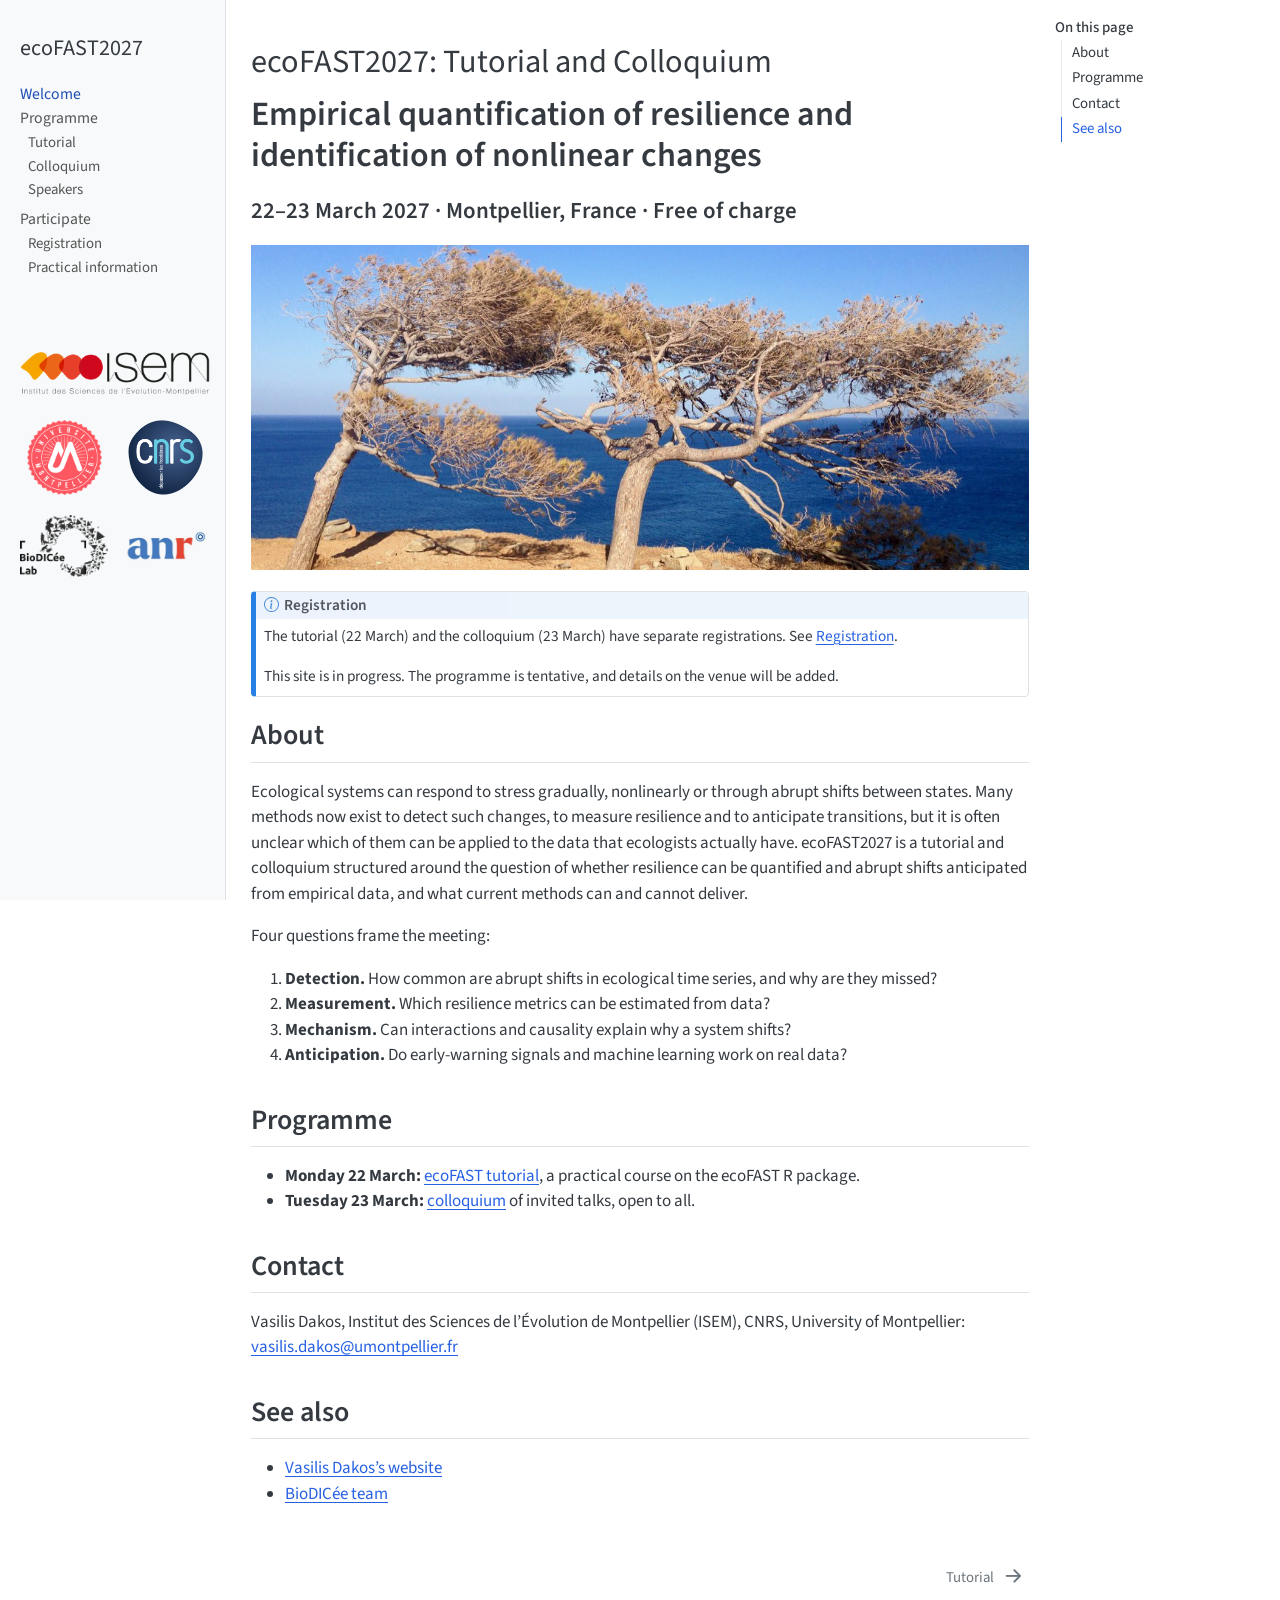
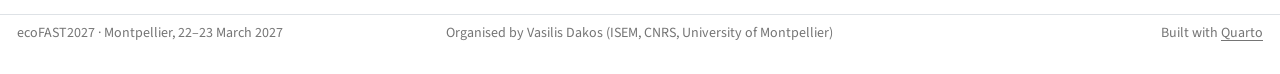
==== docs/index.html @ 91f24868 "Title: Empirical quantification of resilience and identification of nonlinear changes Co-Authored-By" ====
<!DOCTYPE html>
<html xmlns="http://www.w3.org/1999/xhtml" lang="en" xml:lang="en"><head>

<meta charset="utf-8">
<meta name="generator" content="quarto-1.10.18">

<meta name="viewport" content="width=device-width, initial-scale=1.0, user-scalable=yes">


<title>Empirical quantification of resilience and identification of nonlinear changes – ecoFAST2027</title>
<style>
/* Default styles provided by pandoc.
** See https://pandoc.org/MANUAL.html#variables-for-html for config info.
*/
span.smallcaps{font-variant: small-caps;}
div.columns{display: flex; gap: 1.5em;}
div.column{flex: auto;}
@media screen {
div.columns{gap: min(4vw, 1.5em);}
div.column{overflow-x: auto;}
}
div.hanging-indent{margin-left: 1.5em; text-indent: -1.5em;}
ul.task-list{list-style: none;}
ul.task-list li input[type="checkbox"] {
  width: 0.8em;
  margin: 0 0.8em 0.2em -1em; /* quarto-specific, see https://github.com/quarto-dev/quarto-cli/issues/4556 */ 
  vertical-align: middle;
}
</style>


<script src="site_libs/quarto-nav/quarto-nav.js"></script>
<script src="site_libs/quarto-nav/headroom.min.js"></script>
<script src="site_libs/clipboard/clipboard.min.js"></script>
<script src="site_libs/quarto-search/autocomplete.umd.js"></script>
<script src="site_libs/quarto-search/fuse.min.js"></script>
<script src="site_libs/quarto-search/quarto-search.js"></script>
<meta name="quarto:offset" content="./">
<link href="./tutorial.html" rel="next">
<script src="site_libs/quarto-html/quarto.js" type="module"></script>
<script src="site_libs/quarto-html/tabsets/tabsets.js" type="module"></script>
<script src="site_libs/quarto-html/popper.min.js"></script>
<script src="site_libs/quarto-html/tippy.umd.min.js"></script>
<script src="site_libs/quarto-html/anchor.min.js"></script>
<link href="site_libs/quarto-html/tippy.css" rel="stylesheet">
<link href="site_libs/quarto-html/quarto-syntax-highlighting-64a204ab8560d761af7679ceaba22944.css" rel="stylesheet" id="quarto-text-highlighting-styles">
<script src="site_libs/bootstrap/bootstrap.min.js"></script>
<link href="site_libs/bootstrap/bootstrap-icons.css" rel="stylesheet">
<link href="site_libs/bootstrap/bootstrap-2c353fb1ee9795f3e46801e7bd733d82.min.css" rel="stylesheet" append-hash="true" id="quarto-bootstrap" data-mode="light">
<script id="quarto-search-options" type="application/json">{
  "location": "sidebar",
  "copy-button": false,
  "collapse-after": 3,
  "panel-placement": "start",
  "type": "textbox",
  "limit": 50,
  "keyboard-shortcut": [
    "f",
    "/",
    "s"
  ],
  "show-item-context": false,
  "language": {
    "search-no-results-text": "No results",
    "search-matching-documents-text": "matching documents",
    "search-copy-link-title": "Copy link to search",
    "search-hide-matches-text": "Hide additional matches",
    "search-more-match-text": "more match in this document",
    "search-more-matches-text": "more matches in this document",
    "search-clear-button-title": "Clear",
    "search-text-placeholder": "",
    "search-detached-cancel-button-title": "Cancel",
    "search-submit-button-title": "Submit",
    "search-label": "Search"
  }
}</script>


<link rel="stylesheet" href="styles.css">
</head>

<body class="nav-sidebar docked welcome quarto-light">

<div id="quarto-search-results"></div>
  <header id="quarto-header" class="headroom fixed-top">
  <nav class="quarto-secondary-nav">
    <div class="container-fluid d-flex">
      <button type="button" class="quarto-btn-toggle btn" data-bs-toggle="collapse" role="button" data-bs-target=".quarto-sidebar-collapse-item" aria-controls="quarto-sidebar" aria-expanded="false" aria-label="Toggle sidebar navigation" onclick="if (window.quartoToggleHeadroom) { window.quartoToggleHeadroom(); }">
        <i class="bi bi-layout-text-sidebar-reverse"></i>
      </button>
        <nav class="quarto-page-breadcrumbs" aria-label="breadcrumb"><ol class="breadcrumb"><li class="breadcrumb-item"><a href="./index.html">Welcome</a></li></ol></nav>
        <a class="flex-grow-1" role="navigation" data-bs-toggle="collapse" data-bs-target=".quarto-sidebar-collapse-item" aria-controls="quarto-sidebar" aria-expanded="false" aria-label="Toggle sidebar navigation" onclick="if (window.quartoToggleHeadroom) { window.quartoToggleHeadroom(); }">      
        </a>
    </div>
  </nav>
</header>
<!-- content -->
<div id="quarto-content" class="quarto-container page-columns page-rows-contents page-layout-article">
<!-- sidebar -->
  <nav id="quarto-sidebar" class="sidebar collapse collapse-horizontal quarto-sidebar-collapse-item sidebar-navigation docked overflow-auto">
    <div class="pt-lg-2 mt-2 text-left sidebar-header">
    <div class="sidebar-title mb-0 py-0">
      <a href="./">ecoFAST2027</a> 
    </div>
      </div>
    <div class="sidebar-menu-container"> 
    <ul class="list-unstyled mt-1">
        <li class="sidebar-item">
  <div class="sidebar-item-container"> 
  <a href="./index.html" class="sidebar-item-text sidebar-link active">
 <span class="menu-text">Welcome</span></a>
  </div>
</li>
        <li class="sidebar-item sidebar-item-section">
      <div class="sidebar-item-container"> 
            <a class="sidebar-item-text sidebar-link text-start" data-bs-toggle="collapse" data-bs-target="#quarto-sidebar-section-1" role="navigation" aria-expanded="true">
 <span class="menu-text">Programme</span></a>
          <a class="sidebar-item-toggle text-start" data-bs-toggle="collapse" data-bs-target="#quarto-sidebar-section-1" role="navigation" aria-expanded="true" aria-label="Toggle section">
            <i class="bi bi-chevron-right ms-2"></i>
          </a> 
      </div>
      <ul id="quarto-sidebar-section-1" class="collapse list-unstyled sidebar-section depth1 show">  
          <li class="sidebar-item">
  <div class="sidebar-item-container"> 
  <a href="./tutorial.html" class="sidebar-item-text sidebar-link">
 <span class="menu-text">Tutorial</span></a>
  </div>
</li>
          <li class="sidebar-item">
  <div class="sidebar-item-container"> 
  <a href="./colloquium.html" class="sidebar-item-text sidebar-link">
 <span class="menu-text">Colloquium</span></a>
  </div>
</li>
          <li class="sidebar-item">
  <div class="sidebar-item-container"> 
  <a href="./speakers.html" class="sidebar-item-text sidebar-link">
 <span class="menu-text">Speakers</span></a>
  </div>
</li>
      </ul>
  </li>
        <li class="sidebar-item sidebar-item-section">
      <div class="sidebar-item-container"> 
            <a class="sidebar-item-text sidebar-link text-start" data-bs-toggle="collapse" data-bs-target="#quarto-sidebar-section-2" role="navigation" aria-expanded="true">
 <span class="menu-text">Participate</span></a>
          <a class="sidebar-item-toggle text-start" data-bs-toggle="collapse" data-bs-target="#quarto-sidebar-section-2" role="navigation" aria-expanded="true" aria-label="Toggle section">
            <i class="bi bi-chevron-right ms-2"></i>
          </a> 
      </div>
      <ul id="quarto-sidebar-section-2" class="collapse list-unstyled sidebar-section depth1 show">  
          <li class="sidebar-item">
  <div class="sidebar-item-container"> 
  <a href="./registration.html" class="sidebar-item-text sidebar-link">
 <span class="menu-text">Registration</span></a>
  </div>
</li>
          <li class="sidebar-item">
  <div class="sidebar-item-container"> 
  <a href="./practical.html" class="sidebar-item-text sidebar-link">
 <span class="menu-text">Practical information</span></a>
  </div>
</li>
      </ul>
  </li>
    </ul>
    </div>
<div class="quarto-sidebar-footer"><div class="sidebar-footer-item">
<div class="sidebar-logos">
<p><a href="https://isem-evolution.fr/en/"><img src="images/logos/isem.png" alt="ISEM"></a> <a href="https://www.umontpellier.fr/en/"><img src="images/logos/um.png" alt="University of Montpellier"></a> <a href="https://www.cnrs.fr/en"><img src="images/logos/cnrs.png" alt="CNRS"></a> <a href="https://biodicee.edu.umontpellier.fr/"><img src="images/logos/biodicee.png" alt="BioDICée Lab"></a> <a href="https://anr.fr/en/"><img src="images/logos/anr.jpg" alt="ANR"></a></p>
</div>
</div></div></nav>
<div id="quarto-sidebar-glass" class="quarto-sidebar-collapse-item" data-bs-toggle="collapse" data-bs-target=".quarto-sidebar-collapse-item"></div>
<!-- margin-sidebar -->
    <div id="quarto-margin-sidebar" class="sidebar margin-sidebar">
        <nav id="TOC" role="doc-toc" class="toc-active">
    <h2 id="toc-title">On this page</h2>
   
  <ul>
  <li><a href="#about" id="toc-about" class="nav-link active" data-scroll-target="#about">About</a></li>
  <li><a href="#programme" id="toc-programme" class="nav-link" data-scroll-target="#programme">Programme</a></li>
  <li><a href="#contact" id="toc-contact" class="nav-link" data-scroll-target="#contact">Contact</a></li>
  <li><a href="#see-also" id="toc-see-also" class="nav-link" data-scroll-target="#see-also">See also</a></li>
  </ul>
</nav>
    </div>
<!-- main -->
<main class="content" id="quarto-document-content">

<header id="title-block-header" class="quarto-title-block default">
<div class="quarto-title">
<h1 class="title">Empirical quantification of resilience and identification of nonlinear changes</h1>
<p class="subtitle lead">ecoFAST2027: Tutorial and Colloquium</p>
</div>



<div class="quarto-title-meta">

    
  
    
  </div>
  


</header>


<p><span class="meeting-dates">22–23 March 2027 · Montpellier, France · Free of charge</span></p>
<p><img src="images/banner.jpg" class="img-fluid" alt="Two wind-shaped trees on a cliff above the sea"></p>
<div class="callout callout-style-default callout-note callout-titled">
<div class="callout-header d-flex align-content-center">
<div class="callout-icon-container">
<i class="callout-icon"></i>
</div>
<div class="callout-title-container flex-fill">
<span class="screen-reader-only">Note</span>Registration
</div>
</div>
<div class="callout-body-container callout-body">
<p>The tutorial (22 March) and the colloquium (23 March) have separate registrations. See <a href="./registration.html">Registration</a>.</p>
<p>This site is in progress. The programme is tentative, and details on the venue will be added.</p>
</div>
</div>
<section id="about" class="level2">
<h2 class="anchored" data-anchor-id="about">About</h2>
<p>Ecological systems can respond to stress gradually, nonlinearly or through abrupt shifts between states. Many methods now exist to detect such changes, to measure resilience and to anticipate transitions, but it is often unclear which of them can be applied to the data that ecologists actually have. ecoFAST2027 is a tutorial and colloquium structured around the question of whether resilience can be quantified and abrupt shifts anticipated from empirical data, and what current methods can and cannot deliver.</p>
<p>Four questions frame the meeting:</p>
<ol type="1">
<li><strong>Detection.</strong> How common are abrupt shifts in ecological time series, and why are they missed?</li>
<li><strong>Measurement.</strong> Which resilience metrics can be estimated from data?</li>
<li><strong>Mechanism.</strong> Can interactions and causality explain why a system shifts?</li>
<li><strong>Anticipation.</strong> Do early-warning signals and machine learning work on real data?</li>
</ol>
</section>
<section id="programme" class="level2">
<h2 class="anchored" data-anchor-id="programme">Programme</h2>
<ul>
<li><strong>Monday 22 March:</strong> <a href="./tutorial.html">ecoFAST tutorial</a>, a practical course on the ecoFAST R package.</li>
<li><strong>Tuesday 23 March:</strong> <a href="./colloquium.html">colloquium</a> of invited talks, open to all.</li>
</ul>
</section>
<section id="contact" class="level2">
<h2 class="anchored" data-anchor-id="contact">Contact</h2>
<p>Vasilis Dakos, Institut des Sciences de l’Évolution de Montpellier (ISEM), CNRS, University of Montpellier: <a href="mailto:vasilis.dakos@umontpellier.fr">vasilis.dakos@umontpellier.fr</a></p>
</section>
<section id="see-also" class="level2">
<h2 class="anchored" data-anchor-id="see-also">See also</h2>
<ul>
<li><a href="https://www.vasilisdakos.info">Vasilis Dakos’s website</a></li>
<li><a href="https://biodicee.edu.umontpellier.fr/">BioDICée team</a></li>
</ul>


</section>

</main> <!-- /main -->
<script id="quarto-html-after-body" type="application/javascript">
  window.document.addEventListener("DOMContentLoaded", function (event) {
    const icon = "";
    const anchorJS = new window.AnchorJS();
    anchorJS.options = {
      placement: 'right',
      icon: icon
    };
    anchorJS.add('.anchored');
    const isCodeAnnotation = (el) => {
      for (const clz of el.classList) {
        if (clz.startsWith('code-annotation-')) {                     
          return true;
        }
      }
      return false;
    }
    const onCopySuccess = function(e) {
      // button target
      const button = e.trigger;
      // don't keep focus
      button.blur();
      // flash "checked"
      button.classList.add('code-copy-button-checked');
      var currentTitle = button.getAttribute("title");
      button.setAttribute("title", "Copied!");
      let tooltip;
      if (window.bootstrap) {
        button.setAttribute("data-bs-toggle", "tooltip");
        button.setAttribute("data-bs-placement", "left");
        button.setAttribute("data-bs-title", "Copied!");
        tooltip = new bootstrap.Tooltip(button, 
          { trigger: "manual", 
            customClass: "code-copy-button-tooltip",
            offset: [0, -8]});
        tooltip.show();    
      }
      setTimeout(function() {
        if (tooltip) {
          tooltip.hide();
          button.removeAttribute("data-bs-title");
          button.removeAttribute("data-bs-toggle");
          button.removeAttribute("data-bs-placement");
        }
        button.setAttribute("title", currentTitle);
        button.classList.remove('code-copy-button-checked');
      }, 1000);
      // clear code selection
      e.clearSelection();
    }
    const getTextToCopy = function(trigger) {
      const outerScaffold = trigger.parentElement.cloneNode(true);
      const codeEl = outerScaffold.querySelector('code');
      for (const childEl of codeEl.children) {
        if (isCodeAnnotation(childEl)) {
          childEl.remove();
        }
      }
      return codeEl.innerText;
    }
    const clipboard = new window.ClipboardJS('.code-copy-button:not([data-in-quarto-modal])', {
      text: getTextToCopy
    });
    clipboard.on('success', onCopySuccess);
    if (window.document.getElementById('quarto-embedded-source-code-modal')) {
      const clipboardModal = new window.ClipboardJS('.code-copy-button[data-in-quarto-modal]', {
        text: getTextToCopy,
        container: window.document.getElementById('quarto-embedded-source-code-modal')
      });
      clipboardModal.on('success', onCopySuccess);
    }
      var localhostRegex = new RegExp(/^(?:http|https):\/\/localhost\:?[0-9]*\//);
      var mailtoRegex = new RegExp(/^mailto:/);
        var filterRegex = new RegExp("https:\/\/vdakos\.github\.io\/ecoFAST2027\/");
      var isInternal = (href) => {
          return filterRegex.test(href) || localhostRegex.test(href) || mailtoRegex.test(href);
      }
      // Inspect non-navigation links and adorn them if external
     var links = window.document.querySelectorAll('a[href]:not(.nav-link):not(.navbar-brand):not(.toc-action):not(.sidebar-link):not(.sidebar-item-toggle):not(.pagination-link):not(.no-external):not([aria-hidden]):not(.dropdown-item):not(.quarto-navigation-tool):not(.about-link)');
      for (var i=0; i<links.length; i++) {
        const link = links[i];
        if (!isInternal(link.href)) {
          // undo the damage that might have been done by quarto-nav.js in the case of
          // links that we want to consider external
          if (link.dataset.originalHref !== undefined) {
            link.href = link.dataset.originalHref;
          }
        }
      }
    function tippyHover(el, contentFn, onTriggerFn, onUntriggerFn) {
      const config = {
        allowHTML: true,
        maxWidth: 500,
        delay: 100,
        arrow: false,
        appendTo: function(el) {
            return el.parentElement;
        },
        interactive: true,
        interactiveBorder: 10,
        theme: 'quarto',
        placement: 'bottom-start',
      };
      if (contentFn) {
        config.content = contentFn;
      }
      if (onTriggerFn) {
        config.onTrigger = onTriggerFn;
      }
      if (onUntriggerFn) {
        config.onUntrigger = onUntriggerFn;
      }
      window.tippy(el, config); 
    }
    const noterefs = window.document.querySelectorAll('a[role="doc-noteref"]');
    for (var i=0; i<noterefs.length; i++) {
      const ref = noterefs[i];
      tippyHover(ref, function() {
        // use id or data attribute instead here
        let href = ref.getAttribute('data-footnote-href') || ref.getAttribute('href');
        try { href = new URL(href).hash; } catch {}
        const id = href.replace(/^#\/?/, "");
        const note = window.document.getElementById(id);
        if (note) {
          return note.innerHTML;
        } else {
          return "";
        }
      });
    }
    const xrefs = window.document.querySelectorAll('a.quarto-xref');
    const processXRef = (id, note) => {
      // Strip column container classes
      const stripColumnClz = (el) => {
        el.classList.remove("page-full", "page-columns");
        if (el.children) {
          for (const child of el.children) {
            stripColumnClz(child);
          }
        }
      }
      stripColumnClz(note)
      if (id === null || id.startsWith('sec-')) {
        // Special case sections, only their first couple elements
        const container = document.createElement("div");
        if (note.children && note.children.length > 2) {
          container.appendChild(note.children[0].cloneNode(true));
          for (let i = 1; i < note.children.length; i++) {
            const child = note.children[i];
            if (child.tagName === "P" && child.innerText === "") {
              continue;
            } else {
              container.appendChild(child.cloneNode(true));
              break;
            }
          }
          if (window.Quarto?.typesetMath) {
            window.Quarto.typesetMath(container);
          }
          return container.innerHTML
        } else {
          if (window.Quarto?.typesetMath) {
            window.Quarto.typesetMath(note);
          }
          return note.innerHTML;
        }
      } else {
        // Remove any anchor links if they are present
        const anchorLink = note.querySelector('a.anchorjs-link');
        if (anchorLink) {
          anchorLink.remove();
        }
        if (window.Quarto?.typesetMath) {
          window.Quarto.typesetMath(note);
        }
        if (note.classList.contains("callout")) {
          return note.outerHTML;
        } else {
          return note.innerHTML;
        }
      }
    }
    for (var i=0; i<xrefs.length; i++) {
      const xref = xrefs[i];
      tippyHover(xref, undefined, function(instance) {
        instance.disable();
        let url = xref.getAttribute('href');
        let hash = undefined; 
        if (url.startsWith('#')) {
          hash = url;
        } else {
          try { hash = new URL(url).hash; } catch {}
        }
        if (hash) {
          const id = hash.replace(/^#\/?/, "");
          const note = window.document.getElementById(id);
          if (note !== null) {
            try {
              const html = processXRef(id, note.cloneNode(true));
              instance.setContent(html);
            } finally {
              instance.enable();
              instance.show();
            }
          } else {
            // See if we can fetch this
            fetch(url.split('#')[0])
            .then(res => res.text())
            .then(html => {
              const parser = new DOMParser();
              const htmlDoc = parser.parseFromString(html, "text/html");
              const note = htmlDoc.getElementById(id);
              if (note !== null) {
                const html = processXRef(id, note);
                instance.setContent(html);
              } 
            }).finally(() => {
              instance.enable();
              instance.show();
            });
          }
        } else {
          // See if we can fetch a full url (with no hash to target)
          // This is a special case and we should probably do some content thinning / targeting
          fetch(url)
          .then(res => res.text())
          .then(html => {
            const parser = new DOMParser();
            const htmlDoc = parser.parseFromString(html, "text/html");
            const note = htmlDoc.querySelector('main.content');
            if (note !== null) {
              // This should only happen for chapter cross references
              // (since there is no id in the URL)
              // remove the first header
              if (note.children.length > 0 && note.children[0].tagName === "HEADER") {
                note.children[0].remove();
              }
              const html = processXRef(null, note);
              instance.setContent(html);
            } 
          }).finally(() => {
            instance.enable();
            instance.show();
          });
        }
      }, function(instance) {
      });
    }
        let selectedAnnoteEl;
        const selectorForAnnotation = ( cell, annotation) => {
          let cellAttr = 'data-code-cell="' + cell + '"';
          let lineAttr = 'data-code-annotation="' +  annotation + '"';
          const selector = 'span[' + cellAttr + '][' + lineAttr + ']';
          return selector;
        }
        const selectCodeLines = (annoteEl) => {
          const doc = window.document;
          const targetCell = annoteEl.getAttribute("data-target-cell");
          const targetAnnotation = annoteEl.getAttribute("data-target-annotation");
          const annoteSpan = window.document.querySelector(selectorForAnnotation(targetCell, targetAnnotation));
          const lines = annoteSpan.getAttribute("data-code-lines").split(",");
          const lineIds = lines.map((line) => {
            return targetCell + "-" + line;
          })
          let top = null;
          let height = null;
          let parent = null;
          if (lineIds.length > 0) {
              //compute the position of the single el (top and bottom and make a div)
              const el = window.document.getElementById(lineIds[0]);
              top = el.offsetTop;
              height = el.offsetHeight;
              parent = el.parentElement.parentElement;
            if (lineIds.length > 1) {
              const lastEl = window.document.getElementById(lineIds[lineIds.length - 1]);
              const bottom = lastEl.offsetTop + lastEl.offsetHeight;
              height = bottom - top;
            }
            if (top !== null && height !== null && parent !== null) {
              // cook up a div (if necessary) and position it 
              let div = window.document.getElementById("code-annotation-line-highlight");
              if (div === null) {
                div = window.document.createElement("div");
                div.setAttribute("id", "code-annotation-line-highlight");
                div.style.position = 'absolute';
                parent.appendChild(div);
              }
              div.style.top = top - 2 + "px";
              div.style.height = height + 4 + "px";
              div.style.left = 0;
              let gutterDiv = window.document.getElementById("code-annotation-line-highlight-gutter");
              if (gutterDiv === null) {
                gutterDiv = window.document.createElement("div");
                gutterDiv.setAttribute("id", "code-annotation-line-highlight-gutter");
                gutterDiv.style.position = 'absolute';
                const codeCell = window.document.getElementById(targetCell);
                const gutter = codeCell.querySelector('.code-annotation-gutter');
                gutter.appendChild(gutterDiv);
              }
              gutterDiv.style.top = top - 2 + "px";
              gutterDiv.style.height = height + 4 + "px";
            }
            selectedAnnoteEl = annoteEl;
          }
        };
        const unselectCodeLines = () => {
          const elementsIds = ["code-annotation-line-highlight", "code-annotation-line-highlight-gutter"];
          elementsIds.forEach((elId) => {
            const div = window.document.getElementById(elId);
            if (div) {
              div.remove();
            }
          });
          selectedAnnoteEl = undefined;
        };
          // Handle positioning of the toggle
      window.addEventListener(
        "resize",
        throttle(() => {
          elRect = undefined;
          if (selectedAnnoteEl) {
            selectCodeLines(selectedAnnoteEl);
          }
        }, 10)
      );
      function throttle(fn, ms) {
      let throttle = false;
      let timer;
        return (...args) => {
          if(!throttle) { // first call gets through
              fn.apply(this, args);
              throttle = true;
          } else { // all the others get throttled
              if(timer) clearTimeout(timer); // cancel #2
              timer = setTimeout(() => {
                fn.apply(this, args);
                timer = throttle = false;
              }, ms);
          }
        };
      }
        // Attach click handler to the DT
        const annoteDls = window.document.querySelectorAll('dt[data-target-cell]');
        for (const annoteDlNode of annoteDls) {
          annoteDlNode.addEventListener('click', (event) => {
            const clickedEl = event.target;
            if (clickedEl !== selectedAnnoteEl) {
              unselectCodeLines();
              const activeEl = window.document.querySelector('dt[data-target-cell].code-annotation-active');
              if (activeEl) {
                activeEl.classList.remove('code-annotation-active');
              }
              selectCodeLines(clickedEl);
              clickedEl.classList.add('code-annotation-active');
            } else {
              // Unselect the line
              unselectCodeLines();
              clickedEl.classList.remove('code-annotation-active');
            }
          });
        }
    const findCites = (el) => {
      const parentEl = el.parentElement;
      if (parentEl) {
        const cites = parentEl.dataset.cites;
        if (cites) {
          return {
            el,
            cites: cites.split(' ')
          };
        } else {
          return findCites(el.parentElement)
        }
      } else {
        return undefined;
      }
    };
    var bibliorefs = window.document.querySelectorAll('a[role="doc-biblioref"]');
    for (var i=0; i<bibliorefs.length; i++) {
      const ref = bibliorefs[i];
      const citeInfo = findCites(ref);
      if (citeInfo) {
        tippyHover(citeInfo.el, function() {
          var popup = window.document.createElement('div');
          citeInfo.cites.forEach(function(cite) {
            var citeDiv = window.document.createElement('div');
            citeDiv.classList.add('hanging-indent');
            citeDiv.classList.add('csl-entry');
            var biblioDiv = window.document.getElementById('ref-' + cite);
            if (biblioDiv) {
              citeDiv.innerHTML = biblioDiv.innerHTML;
            }
            popup.appendChild(citeDiv);
          });
          return popup.innerHTML;
        });
      }
    }
  });
  </script>
<nav class="page-navigation">
  <div class="nav-page nav-page-previous">
  </div>
  <div class="nav-page nav-page-next">
      <a href="./tutorial.html" class="pagination-link" aria-label="Tutorial">
        <span class="nav-page-text">Tutorial</span> <i class="bi bi-arrow-right-short"></i>
      </a>
  </div>
</nav>
</div> <!-- /content -->
<footer class="footer">
  <div class="nav-footer">
    <div class="nav-footer-left">
<p>ecoFAST2027 · Montpellier, 22–23 March 2027</p>
</div>   
    <div class="nav-footer-center">
<p>Organised by Vasilis Dakos (ISEM, CNRS, University of Montpellier)</p>
</div>
    <div class="nav-footer-right">
<p>Built with <a href="https://quarto.org/">Quarto</a></p>
</div>
  </div>
</footer>




</body></html>
---- docs/site_libs/quarto-html/tippy.css ----
.tippy-box[data-animation=fade][data-state=hidden]{opacity:0}[data-tippy-root]{max-width:calc(100vw - 10px)}.tippy-box{position:relative;background-color:#333;color:#fff;border-radius:4px;font-size:14px;line-height:1.4;white-space:normal;outline:0;transition-property:transform,visibility,opacity}.tippy-box[data-placement^=top]>.tippy-arrow{bottom:0}.tippy-box[data-placement^=top]>.tippy-arrow:before{bottom:-7px;left:0;border-width:8px 8px 0;border-top-color:initial;transform-origin:center top}.tippy-box[data-placement^=bottom]>.tippy-arrow{top:0}.tippy-box[data-placement^=bottom]>.tippy-arrow:before{top:-7px;left:0;border-width:0 8px 8px;border-bottom-color:initial;transform-origin:center bottom}.tippy-box[data-placement^=left]>.tippy-arrow{right:0}.tippy-box[data-placement^=left]>.tippy-arrow:before{border-width:8px 0 8px 8px;border-left-color:initial;right:-7px;transform-origin:center left}.tippy-box[data-placement^=right]>.tippy-arrow{left:0}.tippy-box[data-placement^=right]>.tippy-arrow:before{left:-7px;border-width:8px 8px 8px 0;border-right-color:initial;transform-origin:center right}.tippy-box[data-inertia][data-state=visible]{transition-timing-function:cubic-bezier(.54,1.5,.38,1.11)}.tippy-arrow{width:16px;height:16px;color:#333}.tippy-arrow:before{content:"";position:absolute;border-color:transparent;border-style:solid}.tippy-content{position:relative;padding:5px 9px;z-index:1}
---- docs/site_libs/quarto-html/quarto-syntax-highlighting-64a204ab8560d761af7679ceaba22944.css ----
/* quarto syntax highlight colors */
:root {
  --quarto-hl-ot-color: #003B4F;
  --quarto-hl-at-color: #657422;
  --quarto-hl-ss-color: #20794D;
  --quarto-hl-an-color: #5E5E5E;
  --quarto-hl-fu-color: #4758AB;
  --quarto-hl-st-color: #20794D;
  --quarto-hl-cf-color: #003B4F;
  --quarto-hl-op-color: #5E5E5E;
  --quarto-hl-er-color: #AD0000;
  --quarto-hl-bn-color: #AD0000;
  --quarto-hl-al-color: #AD0000;
  --quarto-hl-va-color: #111111;
  --quarto-hl-bu-color: inherit;
  --quarto-hl-ex-color: inherit;
  --quarto-hl-pp-color: #AD0000;
  --quarto-hl-in-color: #5E5E5E;
  --quarto-hl-vs-color: #20794D;
  --quarto-hl-wa-color: #5E5E5E;
  --quarto-hl-do-color: #5E5E5E;
  --quarto-hl-im-color: #00769E;
  --quarto-hl-ch-color: #20794D;
  --quarto-hl-dt-color: #AD0000;
  --quarto-hl-fl-color: #AD0000;
  --quarto-hl-co-color: #5E5E5E;
  --quarto-hl-cv-color: #5E5E5E;
  --quarto-hl-cn-color: #8f5902;
  --quarto-hl-sc-color: #5E5E5E;
  --quarto-hl-dv-color: #AD0000;
  --quarto-hl-kw-color: #003B4F;
}

/* other quarto variables */
:root {
  --quarto-font-monospace: SFMono-Regular, Menlo, Monaco, Consolas, "Liberation Mono", "Courier New", monospace;
}

/* syntax highlight based on Pandoc's rules */
pre > code.sourceCode > span {
  color: #003B4F;
}

code.sourceCode > span {
  color: #003B4F;
}

div.sourceCode,
div.sourceCode pre.sourceCode {
  color: #003B4F;
}

/* Normal */
code span {
  color: #003B4F;
}

/* Alert */
code span.al {
  color: #AD0000;
  font-style: inherit;
}

/* Annotation */
code span.an {
  color: #5E5E5E;
  font-style: inherit;
}

/* Attribute */
code span.at {
  color: #657422;
  font-style: inherit;
}

/* BaseN */
code span.bn {
  color: #AD0000;
  font-style: inherit;
}

/* BuiltIn */
code span.bu {
  font-style: inherit;
}

/* ControlFlow */
code span.cf {
  color: #003B4F;
  font-weight: bold;
  font-style: inherit;
}

/* Char */
code span.ch {
  color: #20794D;
  font-style: inherit;
}

/* Constant */
code span.cn {
  color: #8f5902;
  font-style: inherit;
}

/* Comment */
code span.co {
  color: #5E5E5E;
  font-style: inherit;
}

/* CommentVar */
code span.cv {
  color: #5E5E5E;
  font-style: italic;
}

/* Documentation */
code span.do {
  color: #5E5E5E;
  font-style: italic;
}

/* DataType */
code span.dt {
  color: #AD0000;
  font-style: inherit;
}

/* DecVal */
code span.dv {
  color: #AD0000;
  font-style: inherit;
}

/* Error */
code span.er {
  color: #AD0000;
  font-style: inherit;
}

/* Extension */
code span.ex {
  font-style: inherit;
}

/* Float */
code span.fl {
  color: #AD0000;
  font-style: inherit;
}

/* Function */
code span.fu {
  color: #4758AB;
  font-style: inherit;
}

/* Import */
code span.im {
  color: #00769E;
  font-style: inherit;
}

/* Information */
code span.in {
  color: #5E5E5E;
  font-style: inherit;
}

/* Keyword */
code span.kw {
  color: #003B4F;
  font-weight: bold;
  font-style: inherit;
}

/* Operator */
code span.op {
  color: #5E5E5E;
  font-style: inherit;
}

/* Other */
code span.ot {
  color: #003B4F;
  font-style: inherit;
}

/* Preprocessor */
code span.pp {
  color: #AD0000;
  font-style: inherit;
}

/* SpecialChar */
code span.sc {
  color: #5E5E5E;
  font-style: inherit;
}

/* SpecialString */
code span.ss {
  color: #20794D;
  font-style: inherit;
}

/* String */
code span.st {
  color: #20794D;
  font-style: inherit;
}

/* Variable */
code span.va {
  color: #111111;
  font-style: inherit;
}

/* VerbatimString */
code span.vs {
  color: #20794D;
  font-style: inherit;
}

/* Warning */
code span.wa {
  color: #5E5E5E;
  font-style: italic;
}

.prevent-inlining {
  content: "</";
}

/*# sourceMappingURL=9d8d5bb603a83b8298b89080a598c93b.css.map */
---- docs/styles.css ----
/* ecoFAST 2027 site */

/* the short name under the title */
.quarto-title .subtitle { font-size: 1.9rem; font-weight: 400; }

/* Welcome page: the short name above the full title (same fonts, order only) */
body.welcome .quarto-title { display: flex; flex-direction: column; }
body.welcome .quarto-title .subtitle { order: -1; margin-bottom: 0.5rem; }

/* dates line above the banner */
.meeting-dates {
  display: block;
  font-size: 1.35rem;
  font-weight: 600;
  margin: 0.5rem 0 1rem 0;
}

/* partner logos at the bottom of the left sidebar (Quarto wraps them in a <p>) */
.sidebar-logos p { display: grid; grid-template-columns: 1fr 1fr; gap: 1.2rem 0.8rem;
  align-items: center; justify-items: center; margin: 2rem 0 1rem 0; }
.sidebar-logos img { max-width: 100%; height: auto; }
.sidebar-logos img[alt="ISEM"] { width: 190px; }
.sidebar-logos img[alt="University of Montpellier"], .sidebar-logos img[alt="CNRS"] { width: 75px; }
.sidebar-logos img[alt="BioDICée Lab"] { width: 95px; }
/* ANR initials logo (the version the ANR charter gives for partners); multiply hides its white background */
.sidebar-logos img[alt="ANR"] { width: 80px; mix-blend-mode: multiply; }
.sidebar-logos a:first-child { grid-column: 1 / -1; }

/* sidebar sections always expanded: no collapse arrows */
.sidebar-item-toggle { display: none; }
.sidebar-item-section > .sidebar-item-container > a[data-bs-toggle="collapse"] { pointer-events: none; }
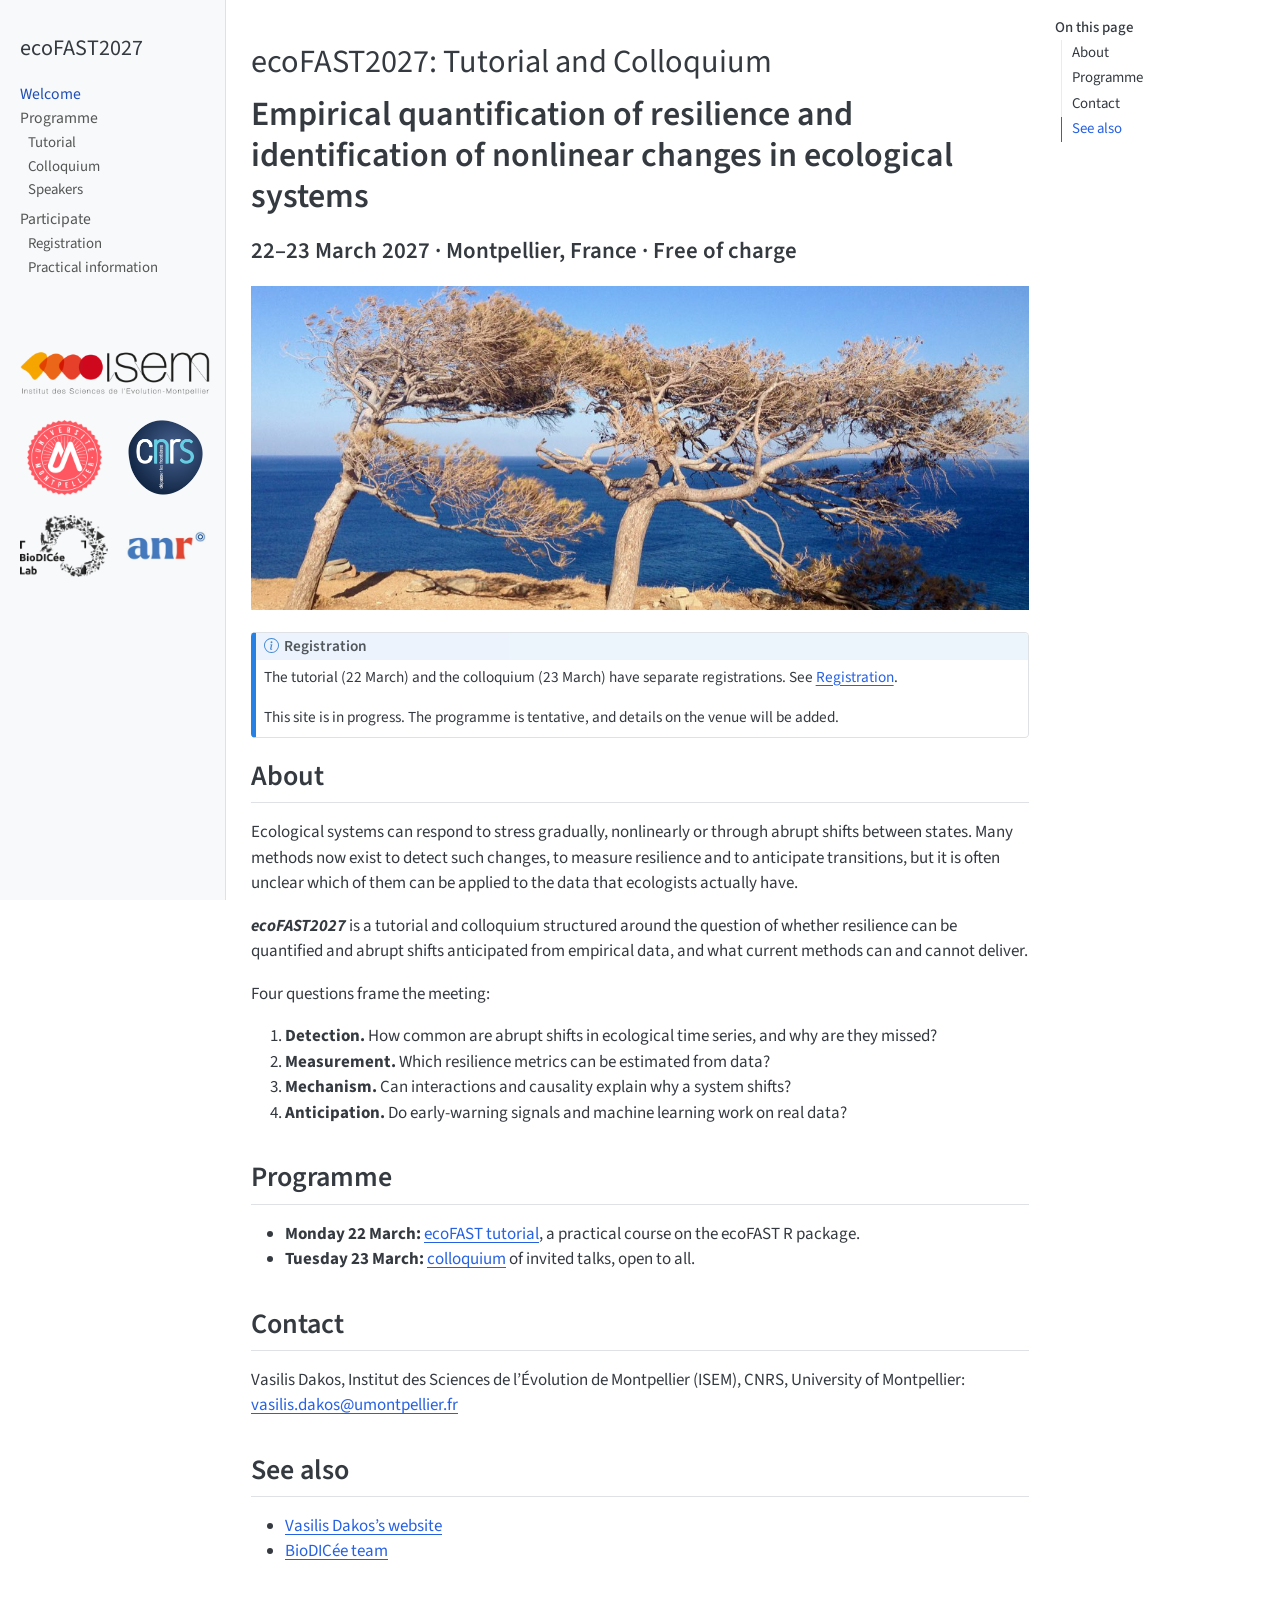
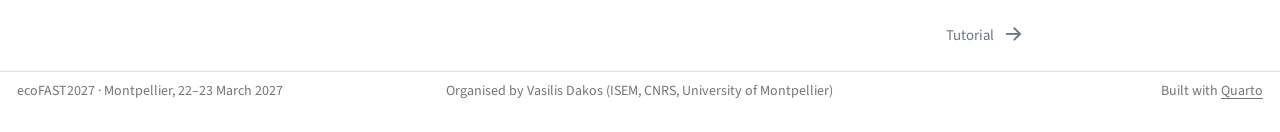
==== commit f8e0733d: "Title ends 'in ecological systems' again; About: ecoFAST2027 starts a new paragraph, in bold italics" ====
--- a/docs/index.html
+++ b/docs/index.html
@@ -7,7 +7,7 @@
 <meta name="viewport" content="width=device-width, initial-scale=1.0, user-scalable=yes">
 
 
-<title>Empirical quantification of resilience and identification of nonlinear changes – ecoFAST2027</title>
+<title>Empirical quantification of resilience and identification of nonlinear changes in ecological systems – ecoFAST2027</title>
 <style>
 /* Default styles provided by pandoc.
 ** See https://pandoc.org/MANUAL.html#variables-for-html for config info.
@@ -189,7 +189,7 @@
 
 <header id="title-block-header" class="quarto-title-block default">
 <div class="quarto-title">
-<h1 class="title">Empirical quantification of resilience and identification of nonlinear changes</h1>
+<h1 class="title">Empirical quantification of resilience and identification of nonlinear changes in ecological systems</h1>
 <p class="subtitle lead">ecoFAST2027: Tutorial and Colloquium</p>
 </div>
 
@@ -225,7 +225,8 @@
 </div>
 <section id="about" class="level2">
 <h2 class="anchored" data-anchor-id="about">About</h2>
-<p>Ecological systems can respond to stress gradually, nonlinearly or through abrupt shifts between states. Many methods now exist to detect such changes, to measure resilience and to anticipate transitions, but it is often unclear which of them can be applied to the data that ecologists actually have. ecoFAST2027 is a tutorial and colloquium structured around the question of whether resilience can be quantified and abrupt shifts anticipated from empirical data, and what current methods can and cannot deliver.</p>
+<p>Ecological systems can respond to stress gradually, nonlinearly or through abrupt shifts between states. Many methods now exist to detect such changes, to measure resilience and to anticipate transitions, but it is often unclear which of them can be applied to the data that ecologists actually have.</p>
+<p><strong><em>ecoFAST2027</em></strong> is a tutorial and colloquium structured around the question of whether resilience can be quantified and abrupt shifts anticipated from empirical data, and what current methods can and cannot deliver.</p>
 <p>Four questions frame the meeting:</p>
 <ol type="1">
 <li><strong>Detection.</strong> How common are abrupt shifts in ecological time series, and why are they missed?</li>
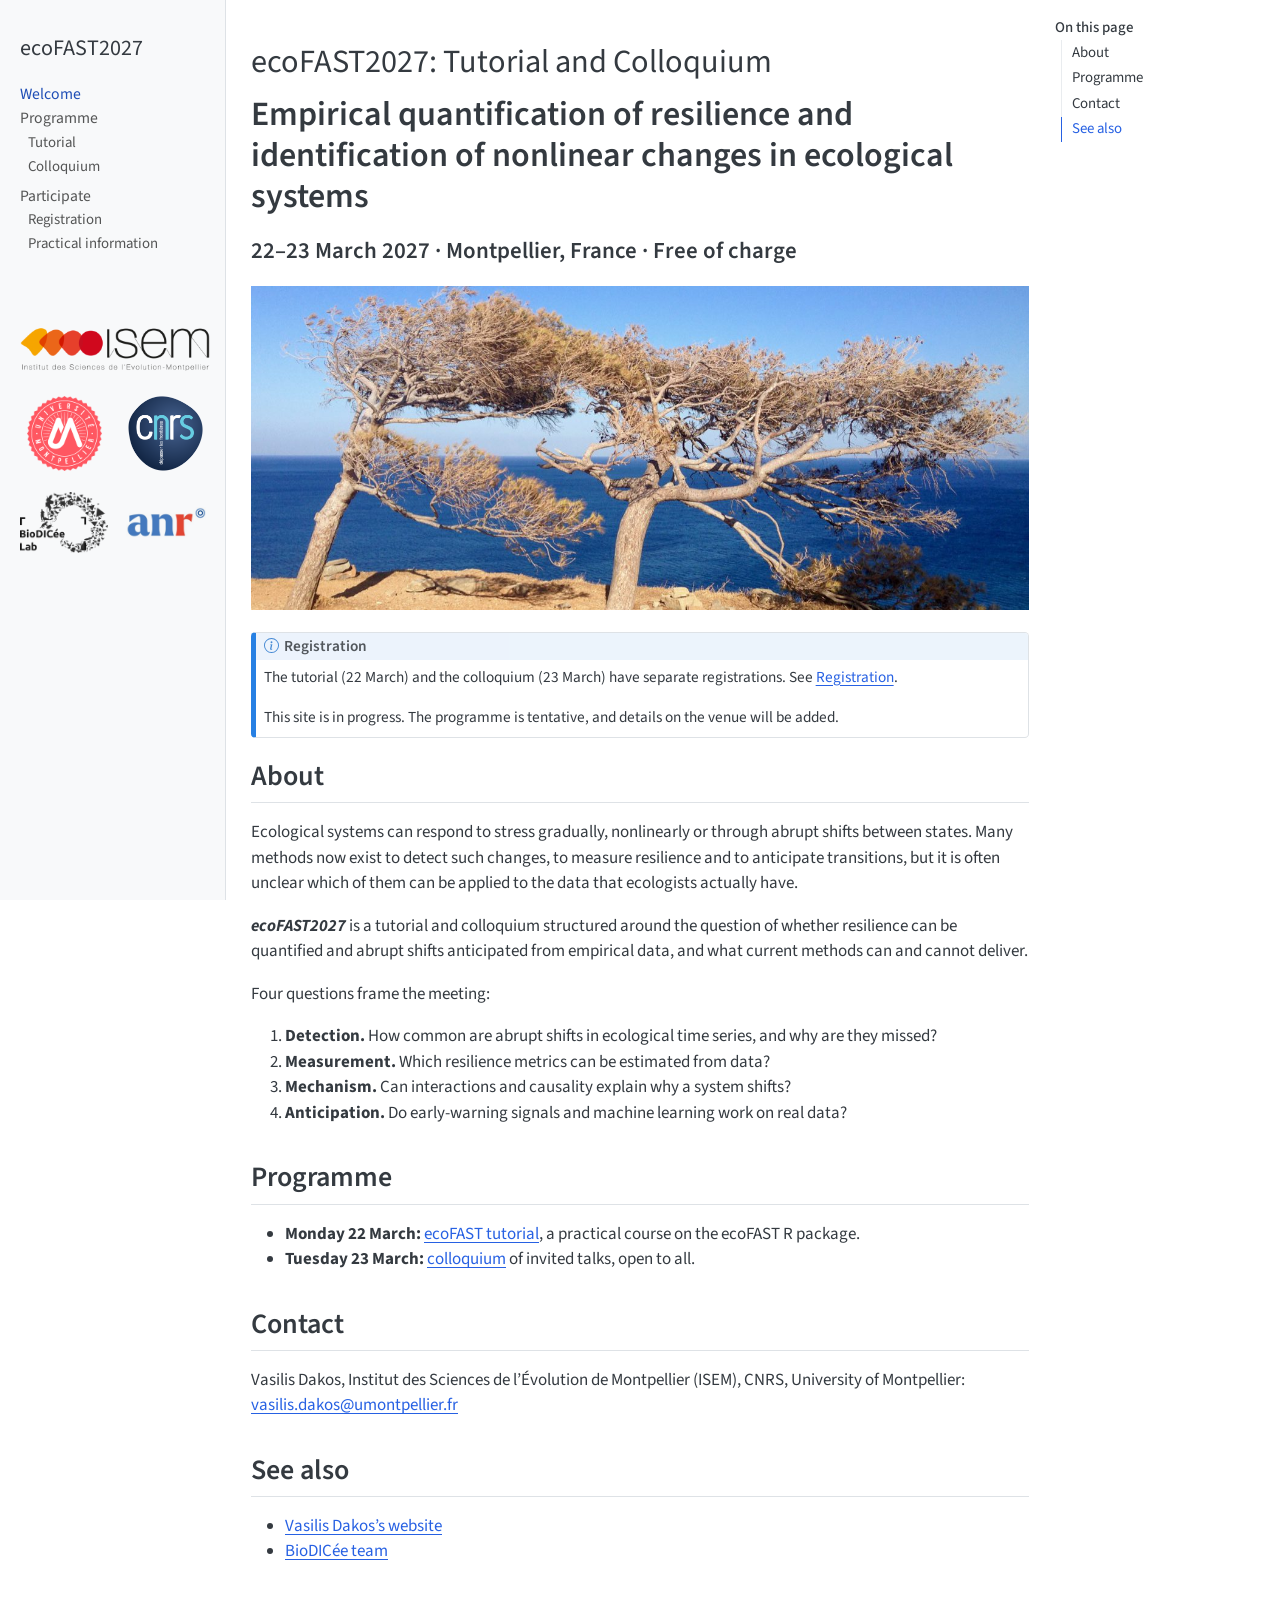
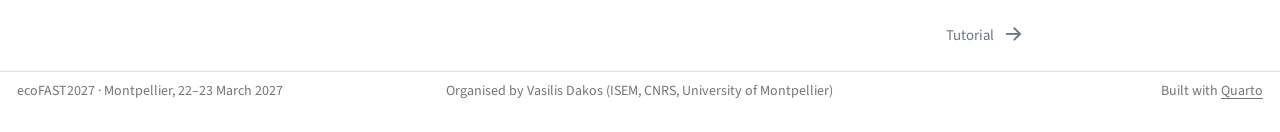
==== commit 6cfabdb7: "Speakers page removed; colloquium page lists them under Invited speakers Co-Authored-By: Claude Opus" ====
--- a/docs/index.html
+++ b/docs/index.html
@@ -130,12 +130,6 @@
   <div class="sidebar-item-container"> 
   <a href="./colloquium.html" class="sidebar-item-text sidebar-link">
  <span class="menu-text">Colloquium</span></a>
-  </div>
-</li>
-          <li class="sidebar-item">
-  <div class="sidebar-item-container"> 
-  <a href="./speakers.html" class="sidebar-item-text sidebar-link">
- <span class="menu-text">Speakers</span></a>
   </div>
 </li>
       </ul>
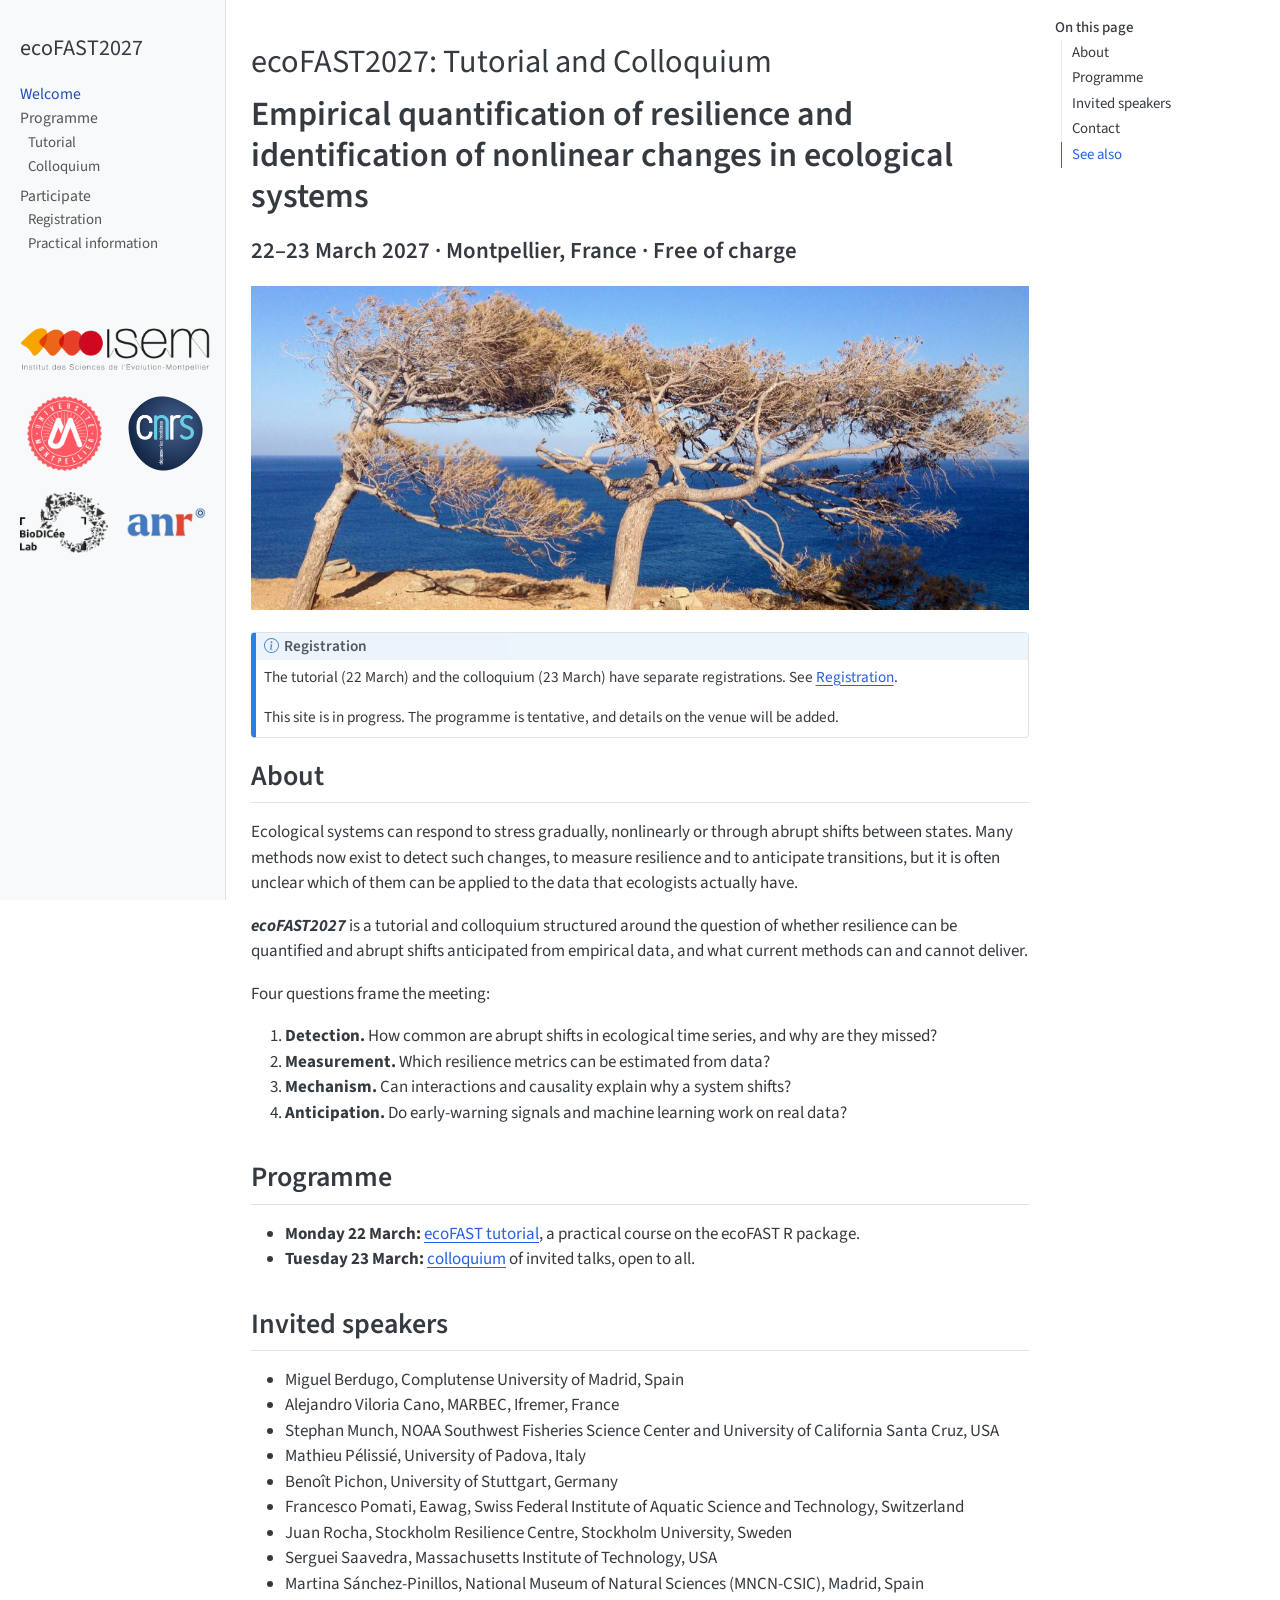
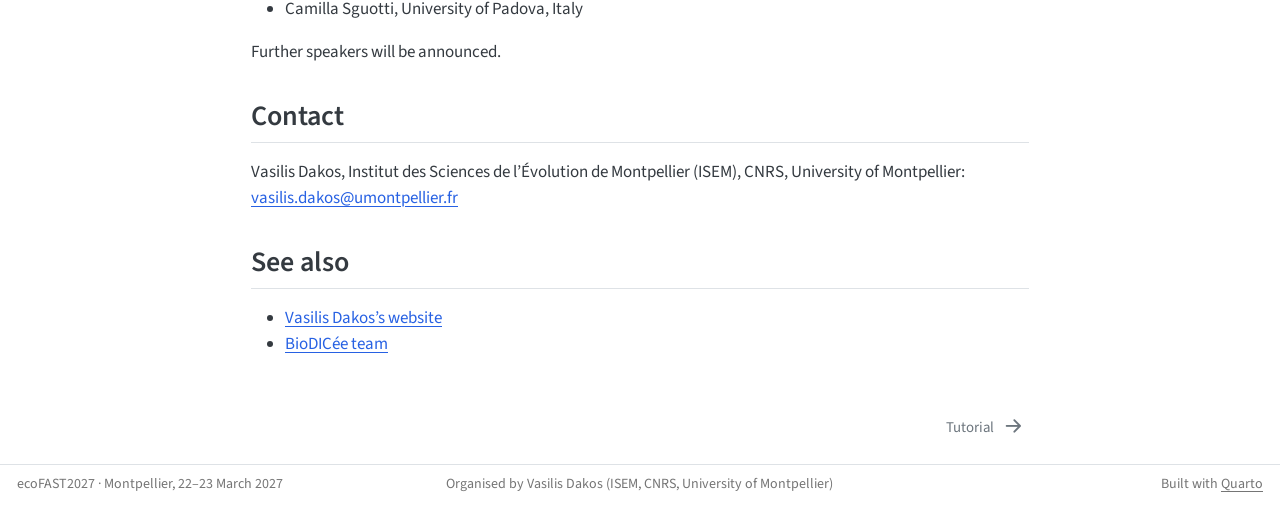
==== commit 8695cafe: "Welcome: invited speakers Co-Authored-By: Claude Opus 5.5 <noreply@anthropic.com>" ====
--- a/docs/index.html
+++ b/docs/index.html
@@ -173,6 +173,7 @@
   <ul>
   <li><a href="#about" id="toc-about" class="nav-link active" data-scroll-target="#about">About</a></li>
   <li><a href="#programme" id="toc-programme" class="nav-link" data-scroll-target="#programme">Programme</a></li>
+  <li><a href="#invited-speakers" id="toc-invited-speakers" class="nav-link" data-scroll-target="#invited-speakers">Invited speakers</a></li>
   <li><a href="#contact" id="toc-contact" class="nav-link" data-scroll-target="#contact">Contact</a></li>
   <li><a href="#see-also" id="toc-see-also" class="nav-link" data-scroll-target="#see-also">See also</a></li>
   </ul>
@@ -235,6 +236,22 @@
 <li><strong>Monday 22 March:</strong> <a href="./tutorial.html">ecoFAST tutorial</a>, a practical course on the ecoFAST R package.</li>
 <li><strong>Tuesday 23 March:</strong> <a href="./colloquium.html">colloquium</a> of invited talks, open to all.</li>
 </ul>
+</section>
+<section id="invited-speakers" class="level2">
+<h2 class="anchored" data-anchor-id="invited-speakers">Invited speakers</h2>
+<ul>
+<li>Miguel Berdugo, Complutense University of Madrid, Spain</li>
+<li>Alejandro Viloria Cano, MARBEC, Ifremer, France</li>
+<li>Stephan Munch, NOAA Southwest Fisheries Science Center and University of California Santa Cruz, USA</li>
+<li>Mathieu Pélissié, University of Padova, Italy</li>
+<li>Benoît Pichon, University of Stuttgart, Germany</li>
+<li>Francesco Pomati, Eawag, Swiss Federal Institute of Aquatic Science and Technology, Switzerland</li>
+<li>Juan Rocha, Stockholm Resilience Centre, Stockholm University, Sweden</li>
+<li>Serguei Saavedra, Massachusetts Institute of Technology, USA</li>
+<li>Martina Sánchez-Pinillos, National Museum of Natural Sciences (MNCN-CSIC), Madrid, Spain</li>
+<li>Camilla Sguotti, University of Padova, Italy</li>
+</ul>
+<p>Further speakers will be announced.</p>
 </section>
 <section id="contact" class="level2">
 <h2 class="anchored" data-anchor-id="contact">Contact</h2>
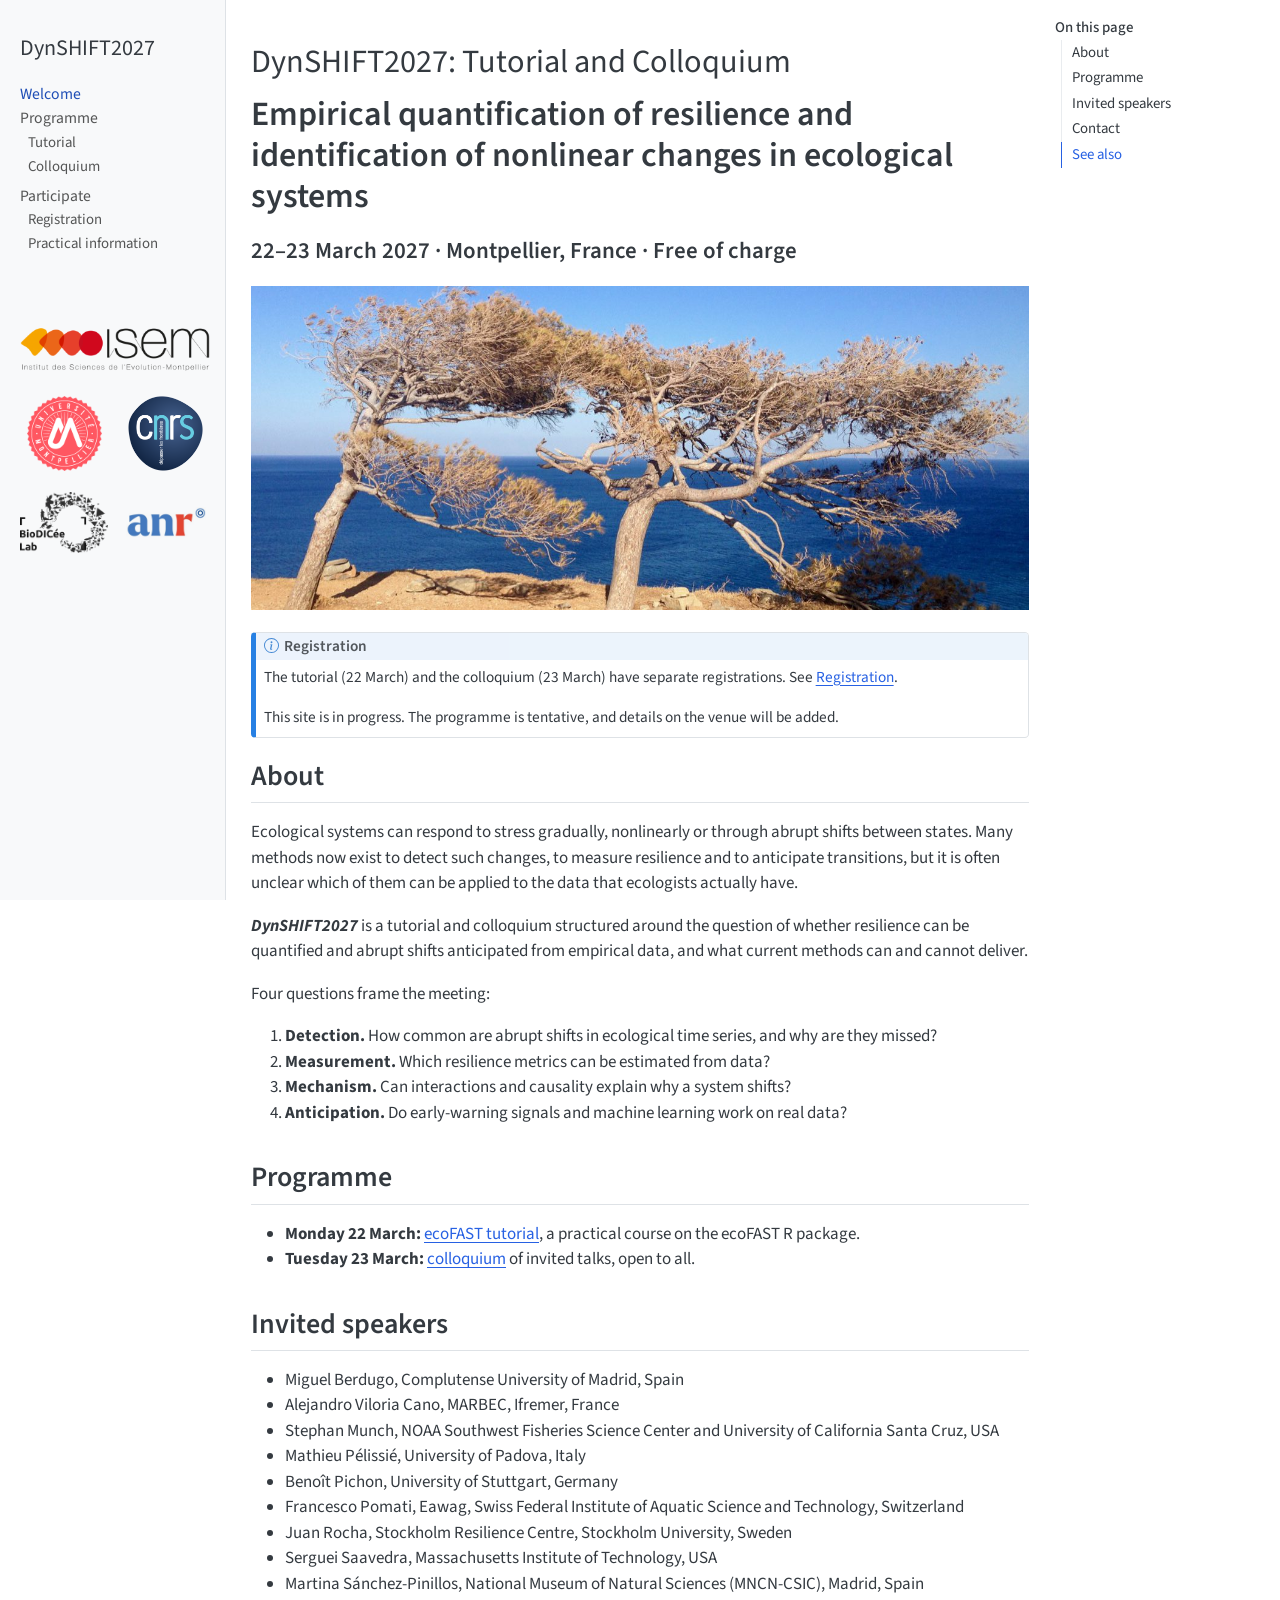
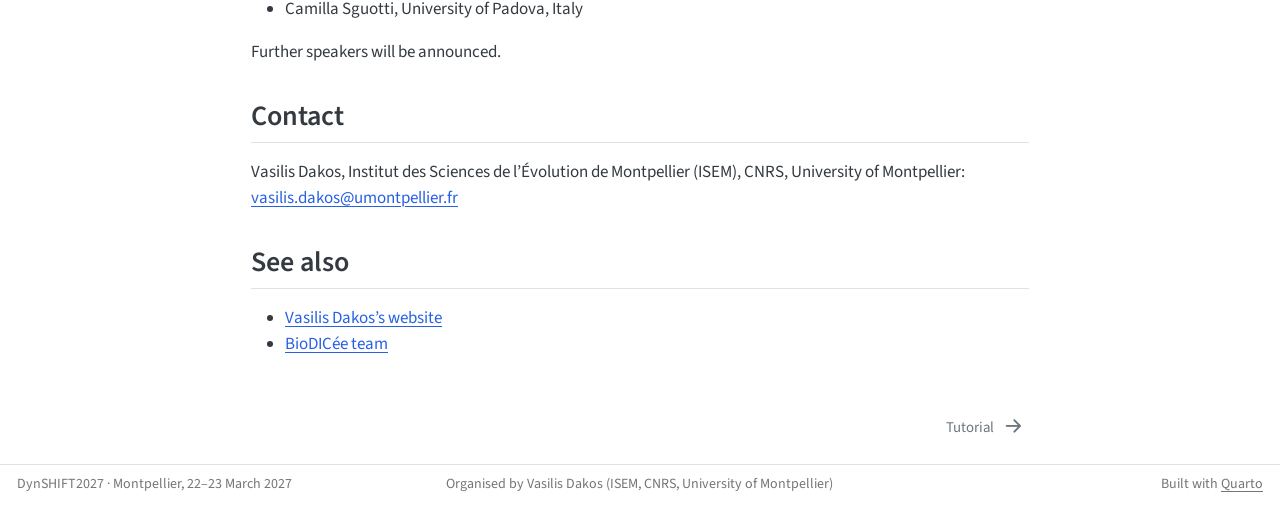
==== commit 52291cd3: "Event renamed DynSHIFT2027 (Sciencesconf addresses dynshift2027 and dynshift2027-tutorial; site URL " ====
--- a/docs/index.html
+++ b/docs/index.html
@@ -7,7 +7,7 @@
 <meta name="viewport" content="width=device-width, initial-scale=1.0, user-scalable=yes">
 
 
-<title>Empirical quantification of resilience and identification of nonlinear changes in ecological systems – ecoFAST2027</title>
+<title>Empirical quantification of resilience and identification of nonlinear changes in ecological systems – DynSHIFT2027</title>
 <style>
 /* Default styles provided by pandoc.
 ** See https://pandoc.org/MANUAL.html#variables-for-html for config info.
@@ -100,7 +100,7 @@
   <nav id="quarto-sidebar" class="sidebar collapse collapse-horizontal quarto-sidebar-collapse-item sidebar-navigation docked overflow-auto">
     <div class="pt-lg-2 mt-2 text-left sidebar-header">
     <div class="sidebar-title mb-0 py-0">
-      <a href="./">ecoFAST2027</a> 
+      <a href="./">DynSHIFT2027</a> 
     </div>
       </div>
     <div class="sidebar-menu-container"> 
@@ -185,7 +185,7 @@
 <header id="title-block-header" class="quarto-title-block default">
 <div class="quarto-title">
 <h1 class="title">Empirical quantification of resilience and identification of nonlinear changes in ecological systems</h1>
-<p class="subtitle lead">ecoFAST2027: Tutorial and Colloquium</p>
+<p class="subtitle lead">DynSHIFT2027: Tutorial and Colloquium</p>
 </div>
 
 
@@ -221,7 +221,7 @@
 <section id="about" class="level2">
 <h2 class="anchored" data-anchor-id="about">About</h2>
 <p>Ecological systems can respond to stress gradually, nonlinearly or through abrupt shifts between states. Many methods now exist to detect such changes, to measure resilience and to anticipate transitions, but it is often unclear which of them can be applied to the data that ecologists actually have.</p>
-<p><strong><em>ecoFAST2027</em></strong> is a tutorial and colloquium structured around the question of whether resilience can be quantified and abrupt shifts anticipated from empirical data, and what current methods can and cannot deliver.</p>
+<p><strong><em>DynSHIFT2027</em></strong> is a tutorial and colloquium structured around the question of whether resilience can be quantified and abrupt shifts anticipated from empirical data, and what current methods can and cannot deliver.</p>
 <p>Four questions frame the meeting:</p>
 <ol type="1">
 <li><strong>Detection.</strong> How common are abrupt shifts in ecological time series, and why are they missed?</li>
@@ -341,7 +341,7 @@
     }
       var localhostRegex = new RegExp(/^(?:http|https):\/\/localhost\:?[0-9]*\//);
       var mailtoRegex = new RegExp(/^mailto:/);
-        var filterRegex = new RegExp("https:\/\/vdakos\.github\.io\/ecoFAST2027\/");
+        var filterRegex = new RegExp("https:\/\/dynshift\.github\.io\/DynSHIFT2027\/");
       var isInternal = (href) => {
           return filterRegex.test(href) || localhostRegex.test(href) || mailtoRegex.test(href);
       }
@@ -681,7 +681,7 @@
 <footer class="footer">
   <div class="nav-footer">
     <div class="nav-footer-left">
-<p>ecoFAST2027 · Montpellier, 22–23 March 2027</p>
+<p>DynSHIFT2027 · Montpellier, 22–23 March 2027</p>
 </div>   
     <div class="nav-footer-center">
 <p>Organised by Vasilis Dakos (ISEM, CNRS, University of Montpellier)</p>
--- a/docs/styles.css
+++ b/docs/styles.css
@@ -1,4 +1,4 @@
-/* ecoFAST 2027 site */
+/* DynSHIFT2027 site */
 
 /* the short name under the title */
 .quarto-title .subtitle { font-size: 1.9rem; font-weight: 400; }
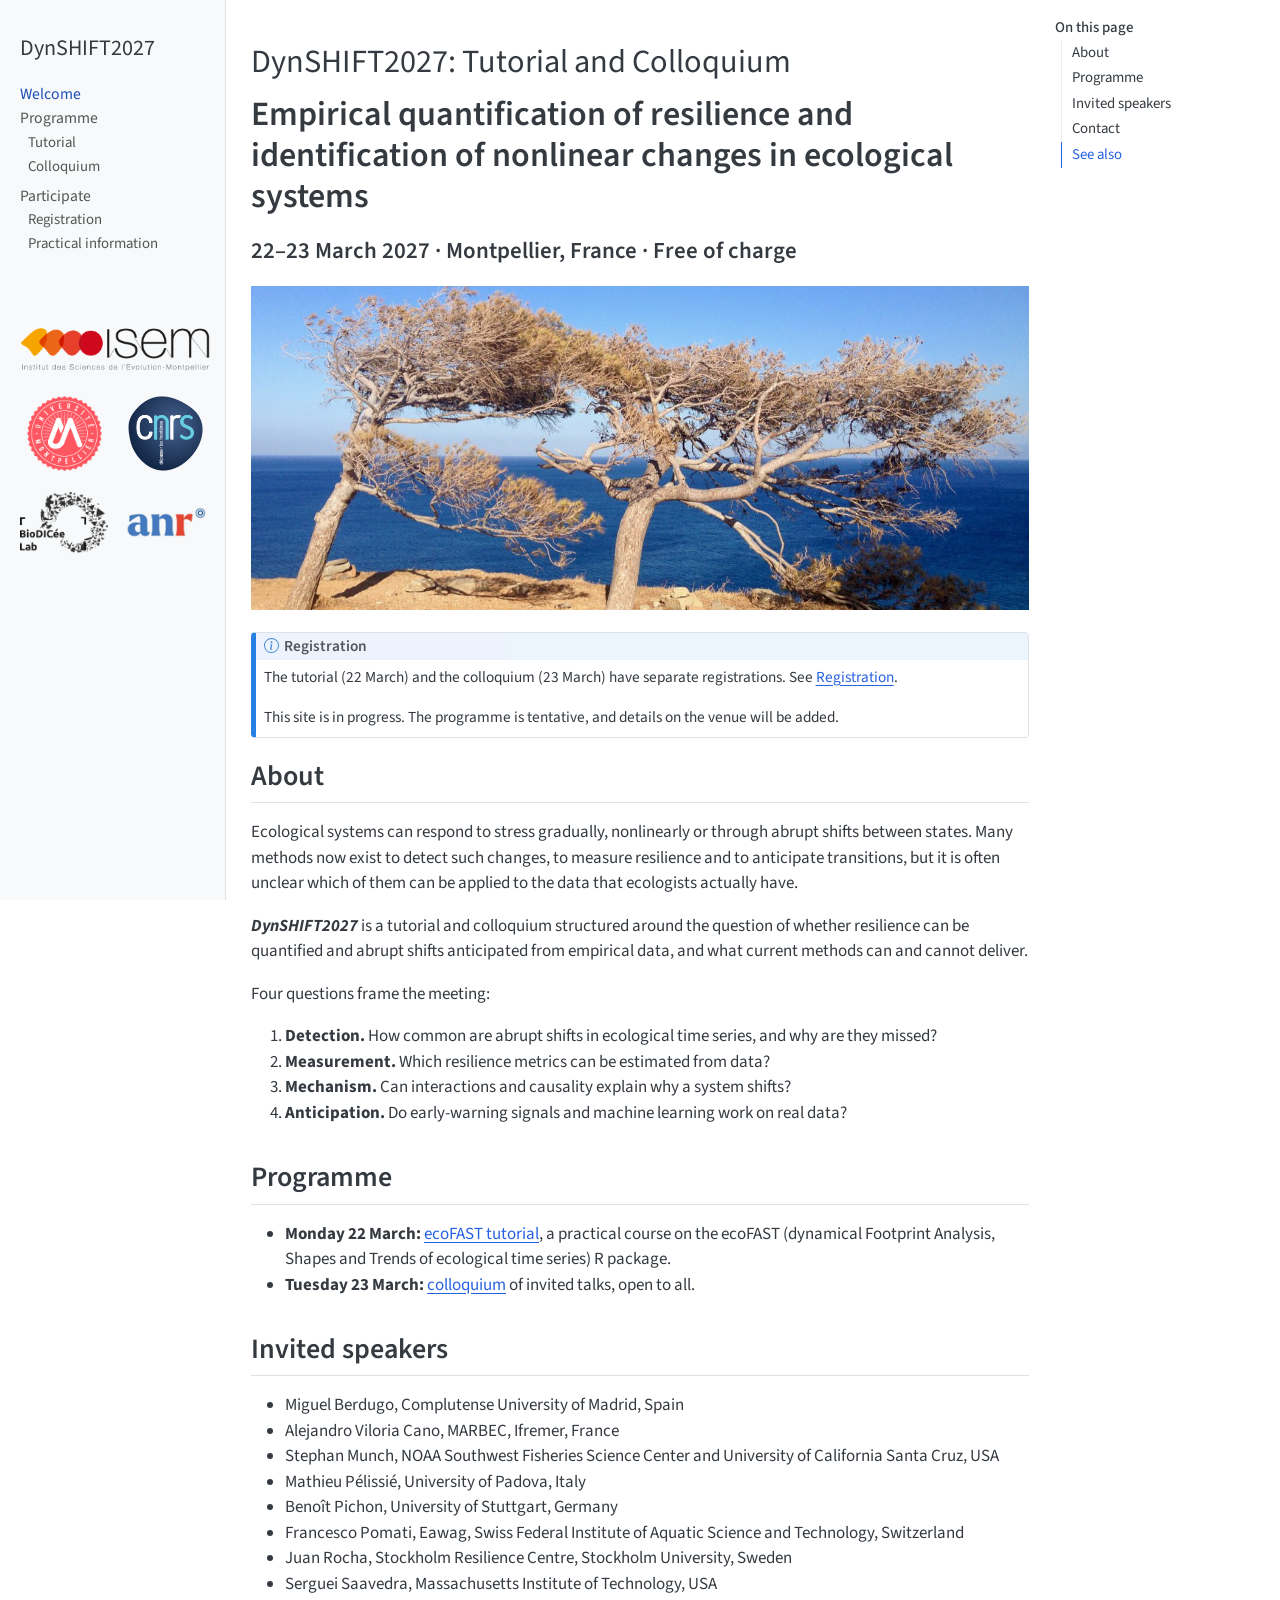
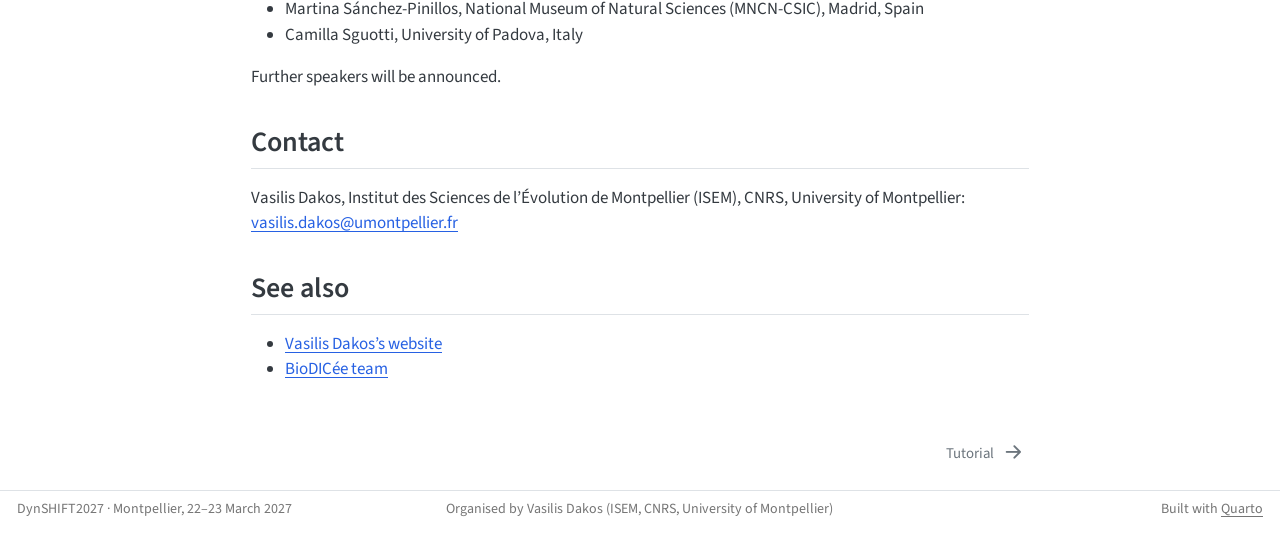
==== commit 2a6bf615: "ecoFAST spelled out (dynamical Footprint Analysis, Shapes and Trends of ecological time series) Co-A" ====
--- a/docs/index.html
+++ b/docs/index.html
@@ -233,7 +233,7 @@
 <section id="programme" class="level2">
 <h2 class="anchored" data-anchor-id="programme">Programme</h2>
 <ul>
-<li><strong>Monday 22 March:</strong> <a href="./tutorial.html">ecoFAST tutorial</a>, a practical course on the ecoFAST R package.</li>
+<li><strong>Monday 22 March:</strong> <a href="./tutorial.html">ecoFAST tutorial</a>, a practical course on the ecoFAST (dynamical Footprint Analysis, Shapes and Trends of ecological time series) R package.</li>
 <li><strong>Tuesday 23 March:</strong> <a href="./colloquium.html">colloquium</a> of invited talks, open to all.</li>
 </ul>
 </section>
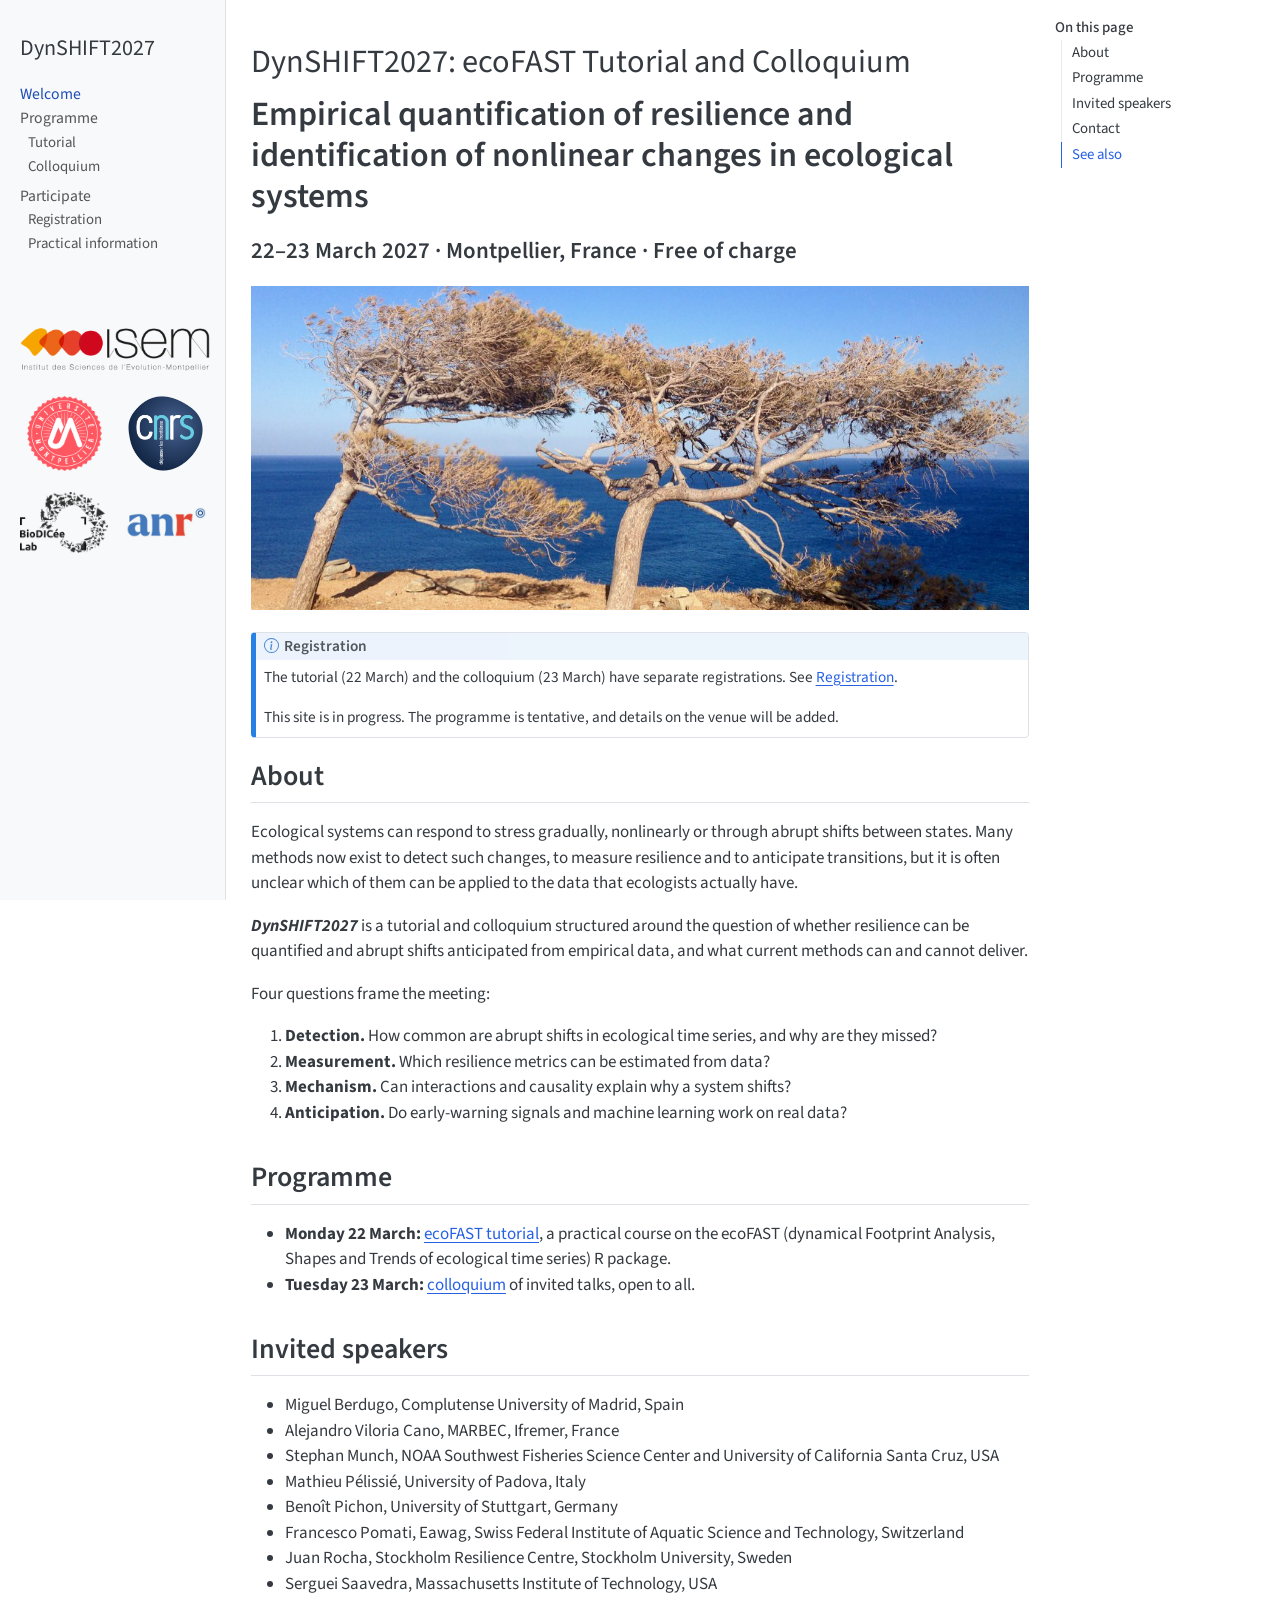
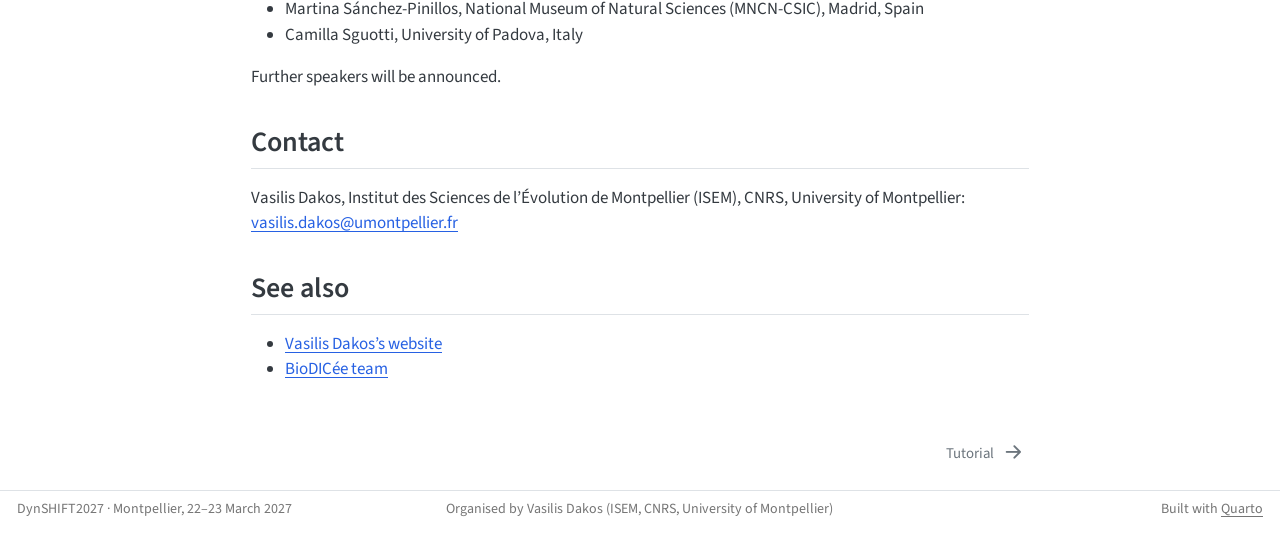
==== commit b9e9802e: "Welcome: DynSHIFT2027: ecoFAST Tutorial and Colloquium Co-Authored-By: Claude Opus 5.5 <noreply@anth" ====
--- a/docs/index.html
+++ b/docs/index.html
@@ -185,7 +185,7 @@
 <header id="title-block-header" class="quarto-title-block default">
 <div class="quarto-title">
 <h1 class="title">Empirical quantification of resilience and identification of nonlinear changes in ecological systems</h1>
-<p class="subtitle lead">DynSHIFT2027: Tutorial and Colloquium</p>
+<p class="subtitle lead">DynSHIFT2027: ecoFAST Tutorial and Colloquium</p>
 </div>
 
 
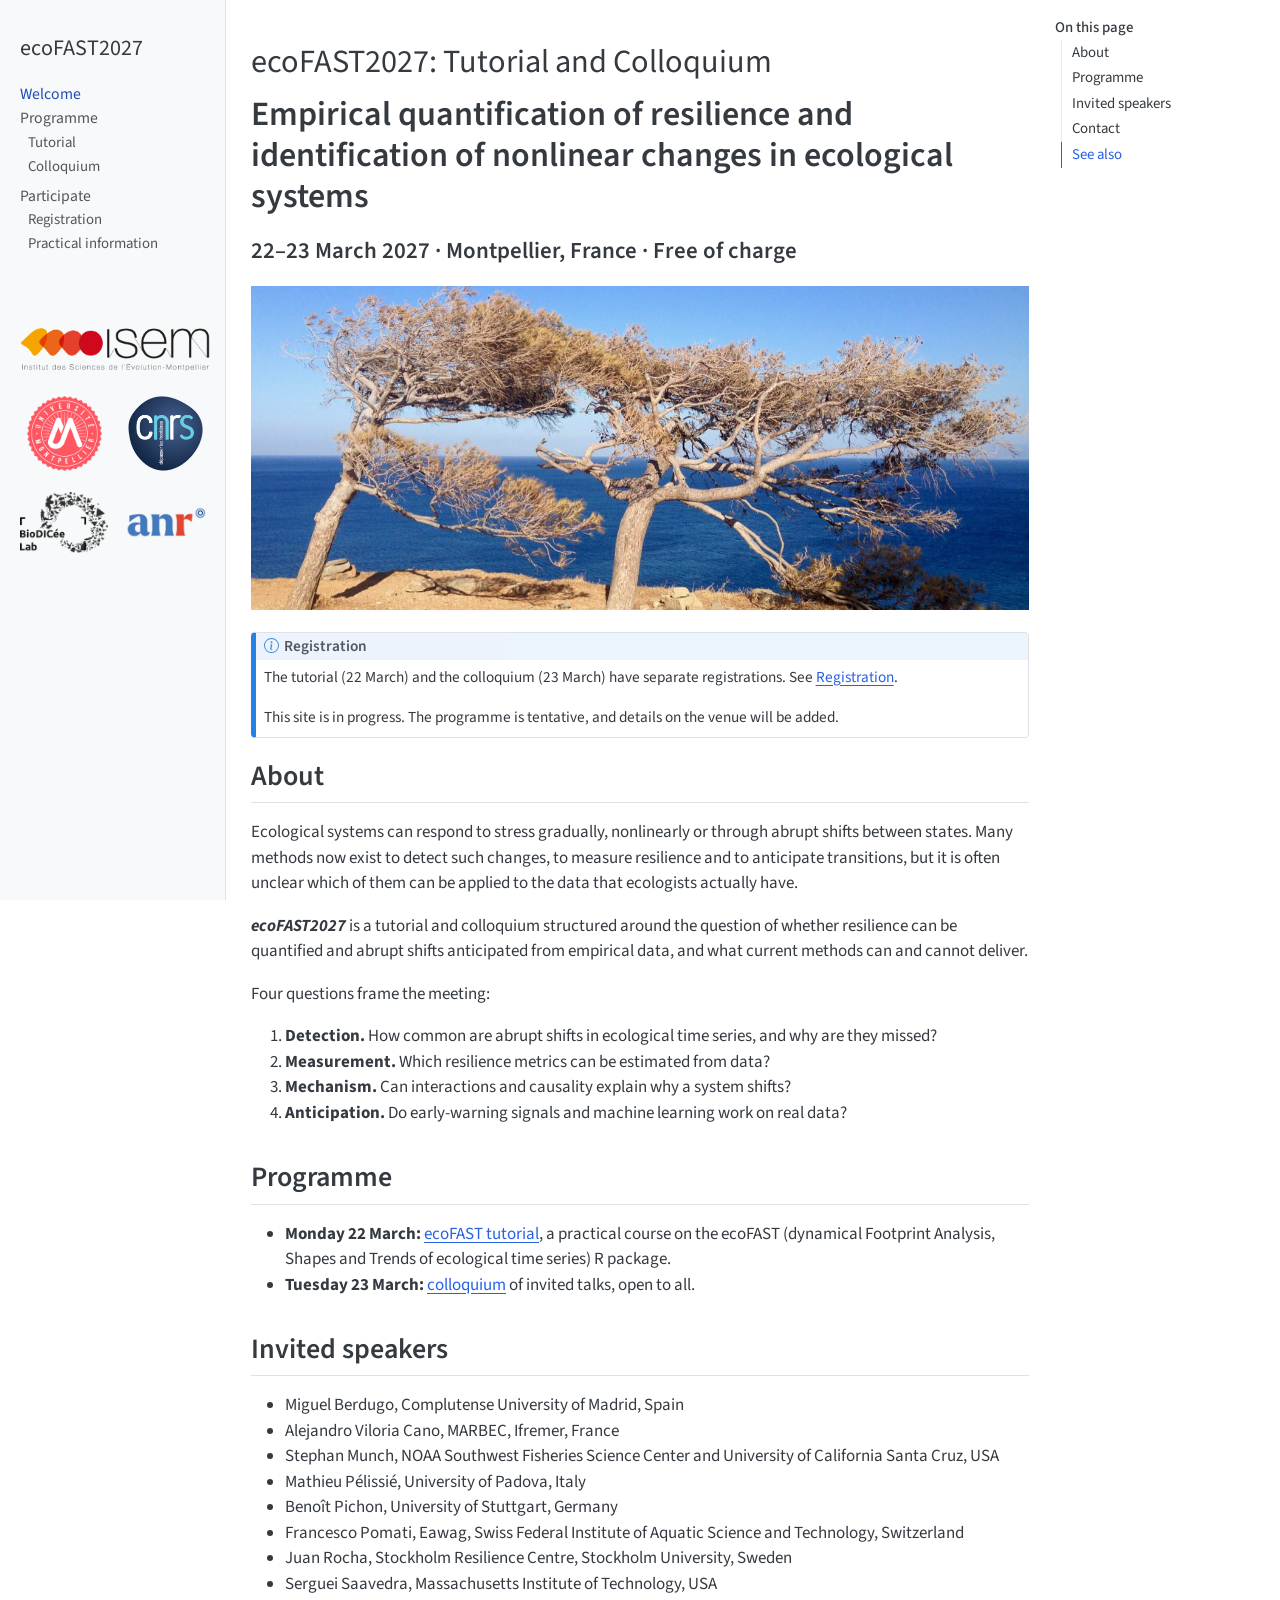
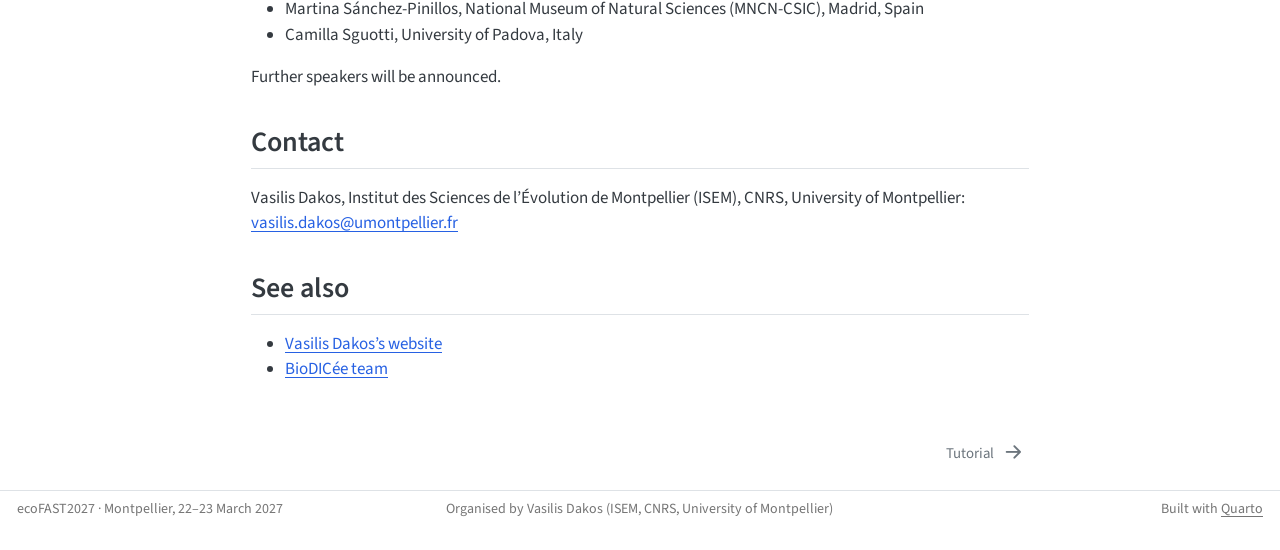
==== commit 286b3872: "Event name back to ecoFAST2027 (Sciencesconf ecofast2027 and ecofast2027-tutorial); site to live in " ====
--- a/docs/index.html
+++ b/docs/index.html
@@ -7,7 +7,7 @@
 <meta name="viewport" content="width=device-width, initial-scale=1.0, user-scalable=yes">
 
 
-<title>Empirical quantification of resilience and identification of nonlinear changes in ecological systems – DynSHIFT2027</title>
+<title>Empirical quantification of resilience and identification of nonlinear changes in ecological systems – ecoFAST2027</title>
 <style>
 /* Default styles provided by pandoc.
 ** See https://pandoc.org/MANUAL.html#variables-for-html for config info.
@@ -100,7 +100,7 @@
   <nav id="quarto-sidebar" class="sidebar collapse collapse-horizontal quarto-sidebar-collapse-item sidebar-navigation docked overflow-auto">
     <div class="pt-lg-2 mt-2 text-left sidebar-header">
     <div class="sidebar-title mb-0 py-0">
-      <a href="./">DynSHIFT2027</a> 
+      <a href="./">ecoFAST2027</a> 
     </div>
       </div>
     <div class="sidebar-menu-container"> 
@@ -185,7 +185,7 @@
 <header id="title-block-header" class="quarto-title-block default">
 <div class="quarto-title">
 <h1 class="title">Empirical quantification of resilience and identification of nonlinear changes in ecological systems</h1>
-<p class="subtitle lead">DynSHIFT2027: ecoFAST Tutorial and Colloquium</p>
+<p class="subtitle lead">ecoFAST2027: Tutorial and Colloquium</p>
 </div>
 
 
@@ -221,7 +221,7 @@
 <section id="about" class="level2">
 <h2 class="anchored" data-anchor-id="about">About</h2>
 <p>Ecological systems can respond to stress gradually, nonlinearly or through abrupt shifts between states. Many methods now exist to detect such changes, to measure resilience and to anticipate transitions, but it is often unclear which of them can be applied to the data that ecologists actually have.</p>
-<p><strong><em>DynSHIFT2027</em></strong> is a tutorial and colloquium structured around the question of whether resilience can be quantified and abrupt shifts anticipated from empirical data, and what current methods can and cannot deliver.</p>
+<p><strong><em>ecoFAST2027</em></strong> is a tutorial and colloquium structured around the question of whether resilience can be quantified and abrupt shifts anticipated from empirical data, and what current methods can and cannot deliver.</p>
 <p>Four questions frame the meeting:</p>
 <ol type="1">
 <li><strong>Detection.</strong> How common are abrupt shifts in ecological time series, and why are they missed?</li>
@@ -341,7 +341,7 @@
     }
       var localhostRegex = new RegExp(/^(?:http|https):\/\/localhost\:?[0-9]*\//);
       var mailtoRegex = new RegExp(/^mailto:/);
-        var filterRegex = new RegExp("https:\/\/dynshift\.github\.io\/DynSHIFT2027\/");
+        var filterRegex = new RegExp("https:\/\/dynshift\.github\.io\/ecoFAST2027\/");
       var isInternal = (href) => {
           return filterRegex.test(href) || localhostRegex.test(href) || mailtoRegex.test(href);
       }
@@ -681,7 +681,7 @@
 <footer class="footer">
   <div class="nav-footer">
     <div class="nav-footer-left">
-<p>DynSHIFT2027 · Montpellier, 22–23 March 2027</p>
+<p>ecoFAST2027 · Montpellier, 22–23 March 2027</p>
 </div>   
     <div class="nav-footer-center">
 <p>Organised by Vasilis Dakos (ISEM, CNRS, University of Montpellier)</p>
--- a/docs/styles.css
+++ b/docs/styles.css
@@ -1,4 +1,4 @@
-/* DynSHIFT2027 site */
+/* ecoFAST2027 site */
 
 /* the short name under the title */
 .quarto-title .subtitle { font-size: 1.9rem; font-weight: 400; }
